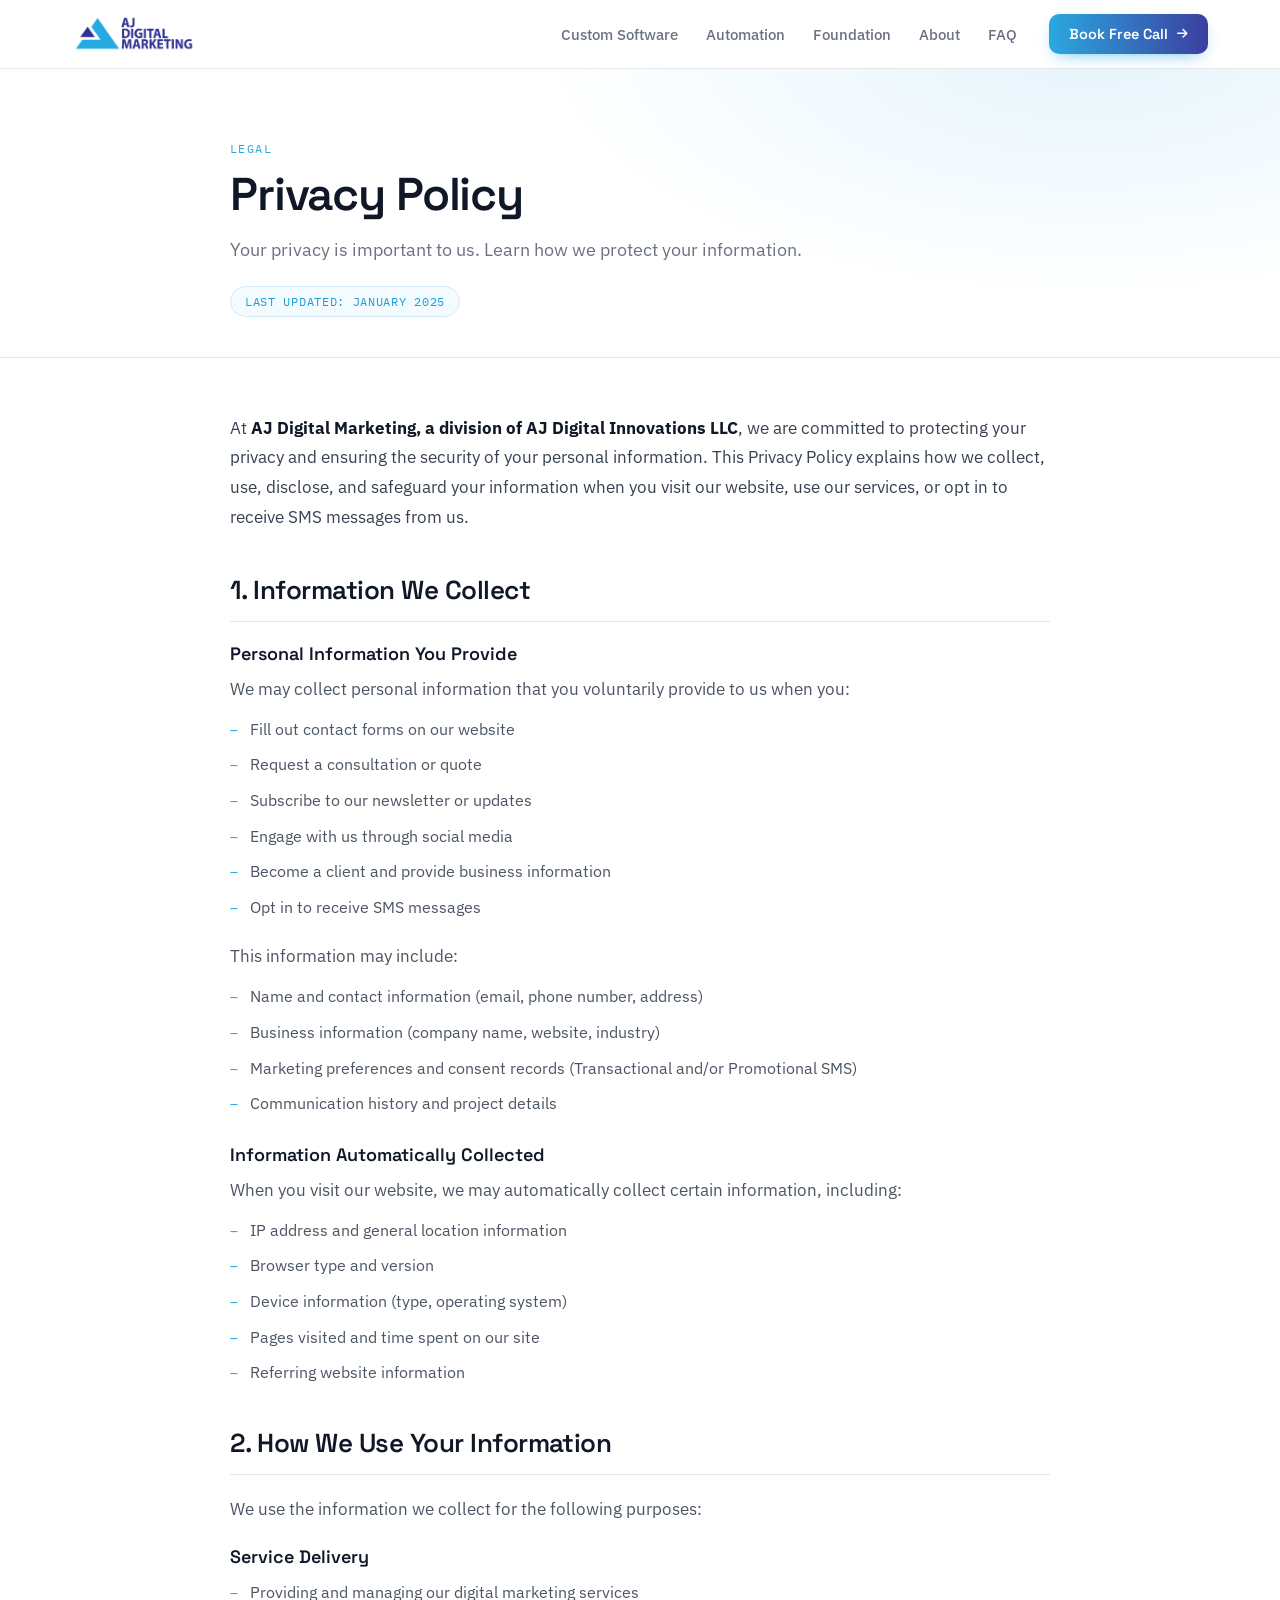
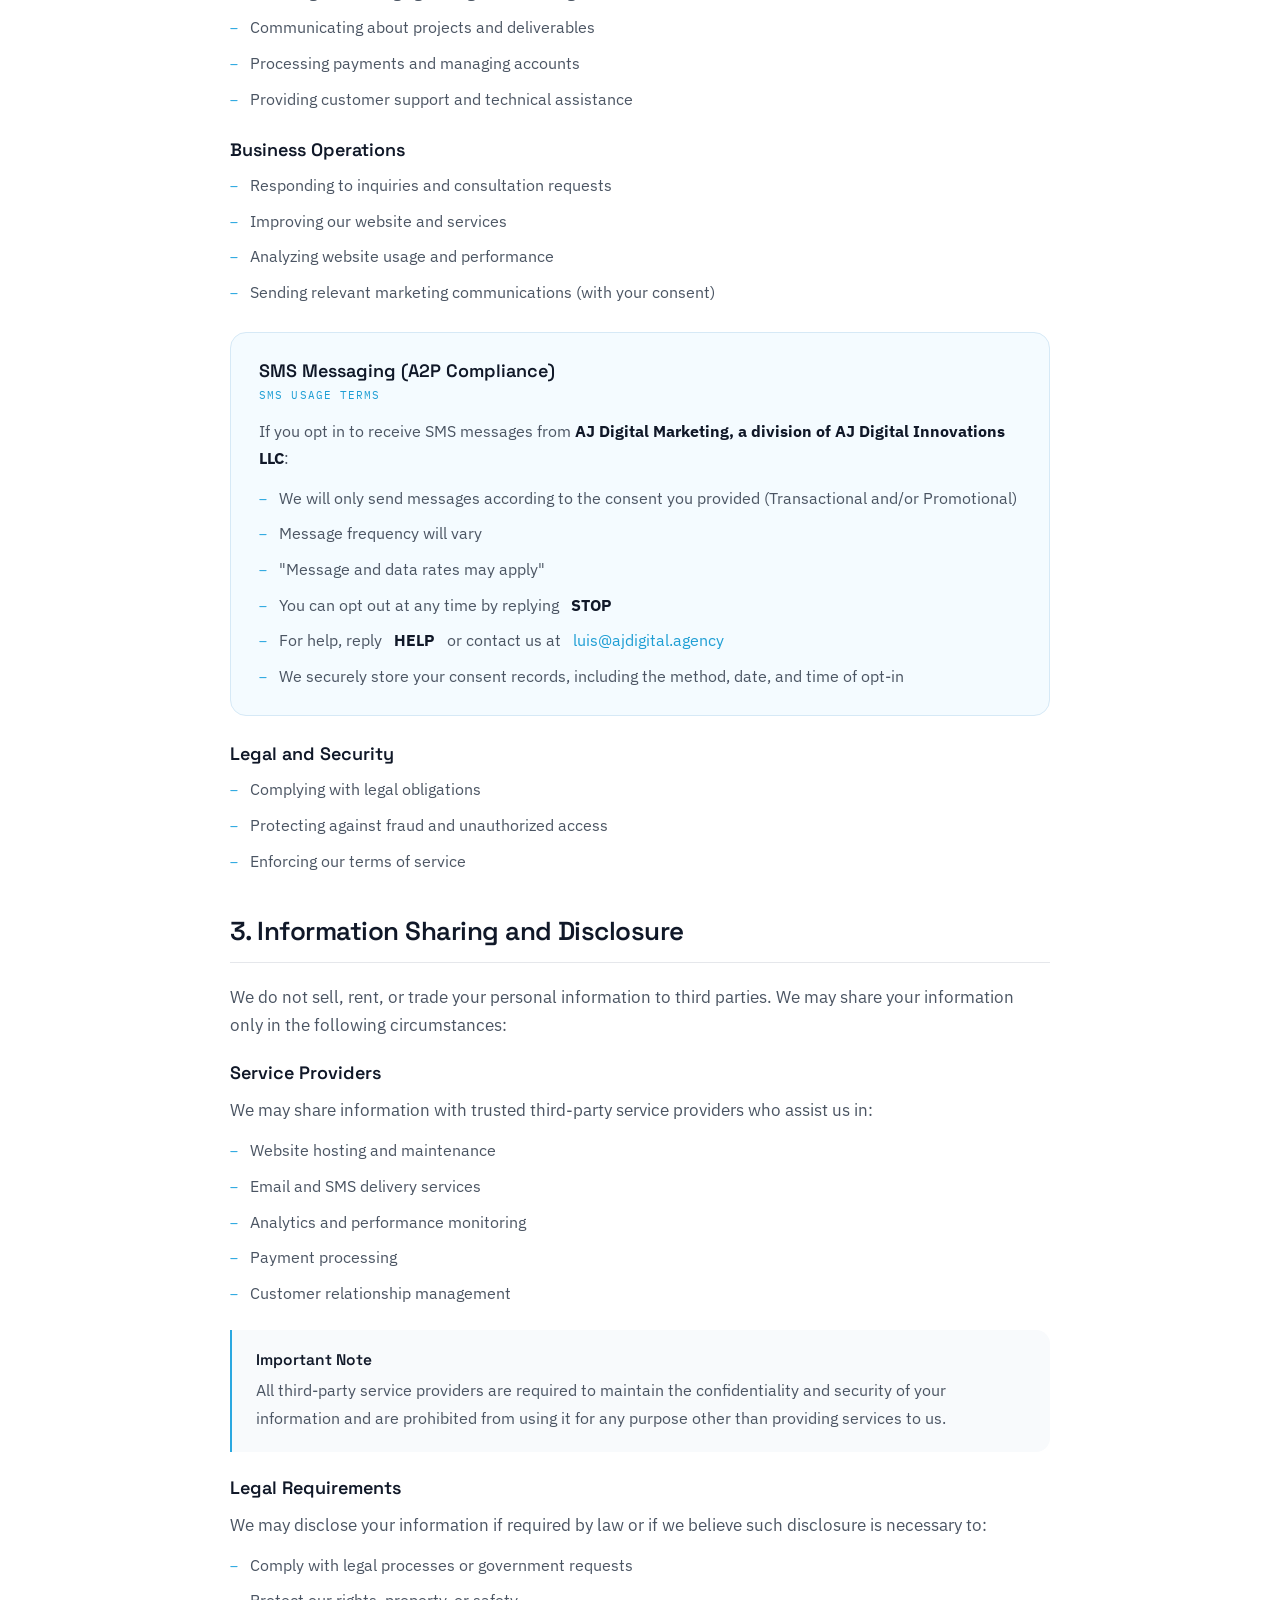
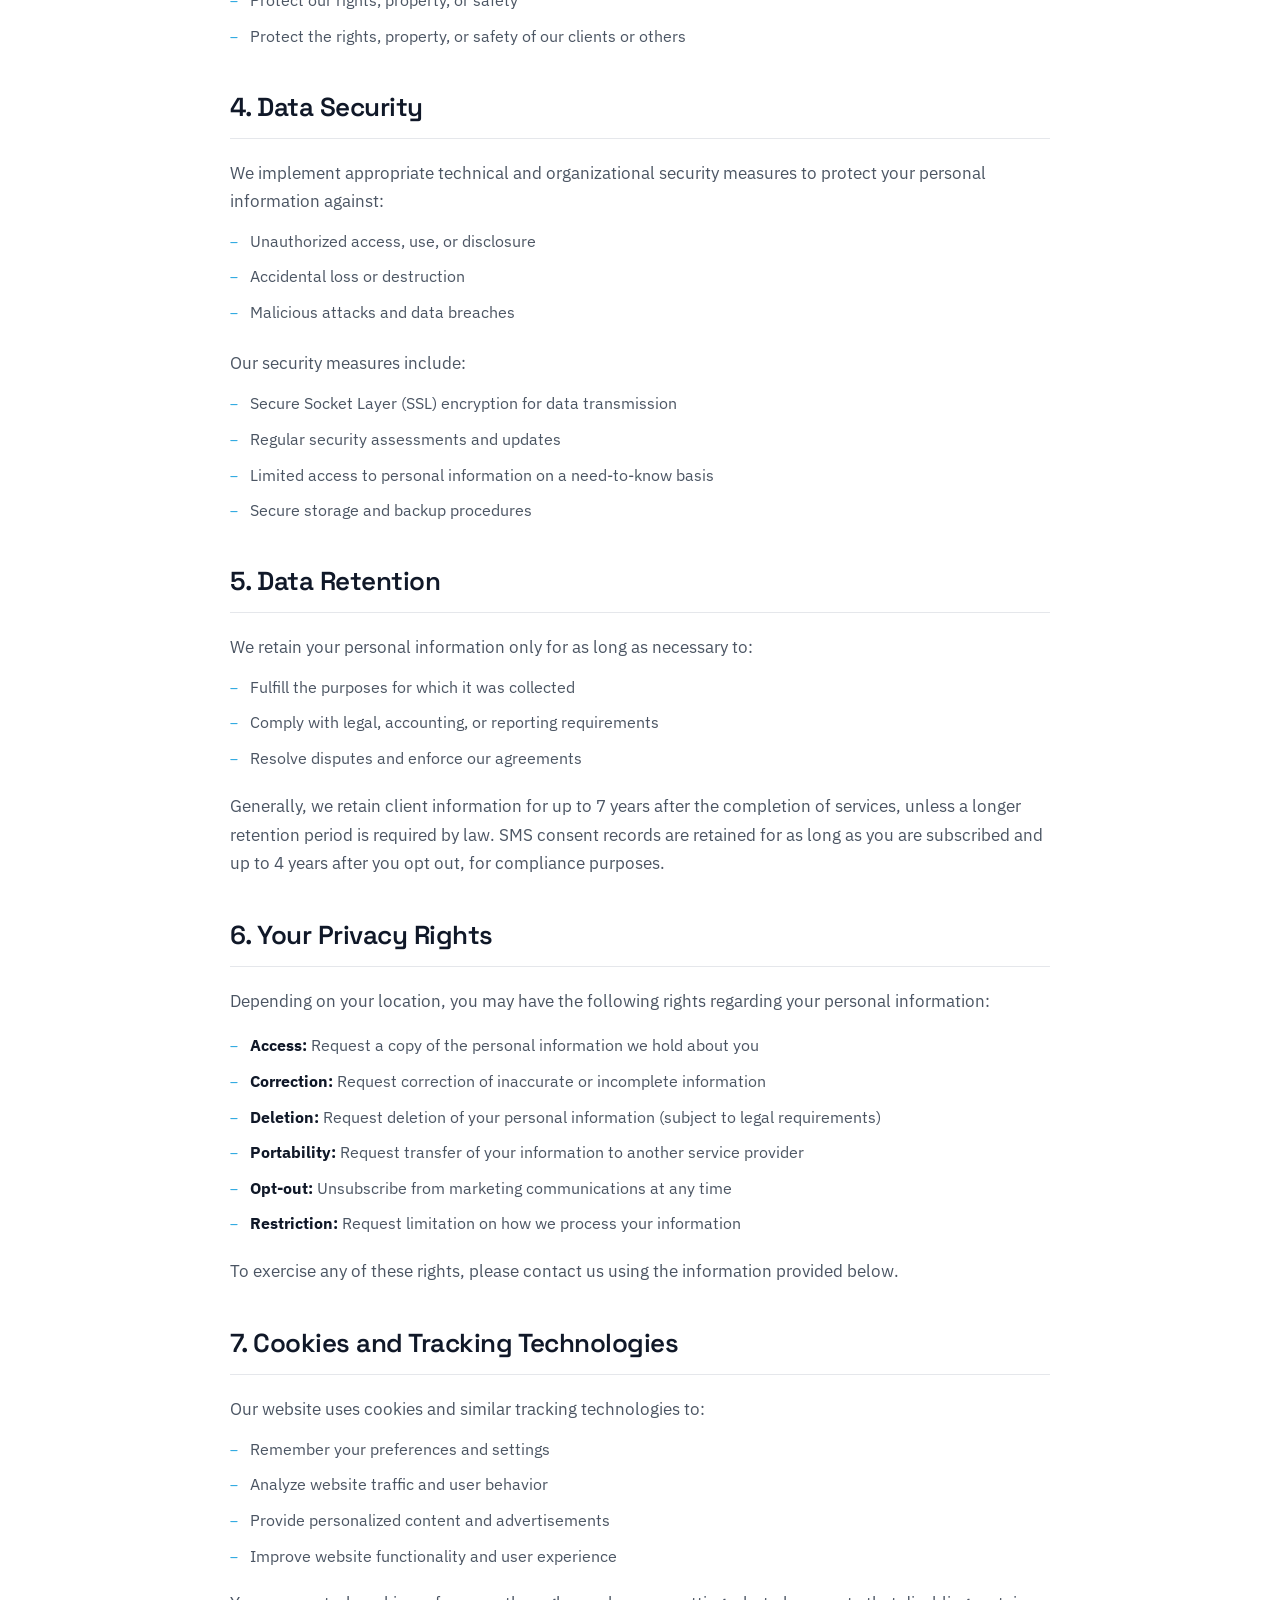
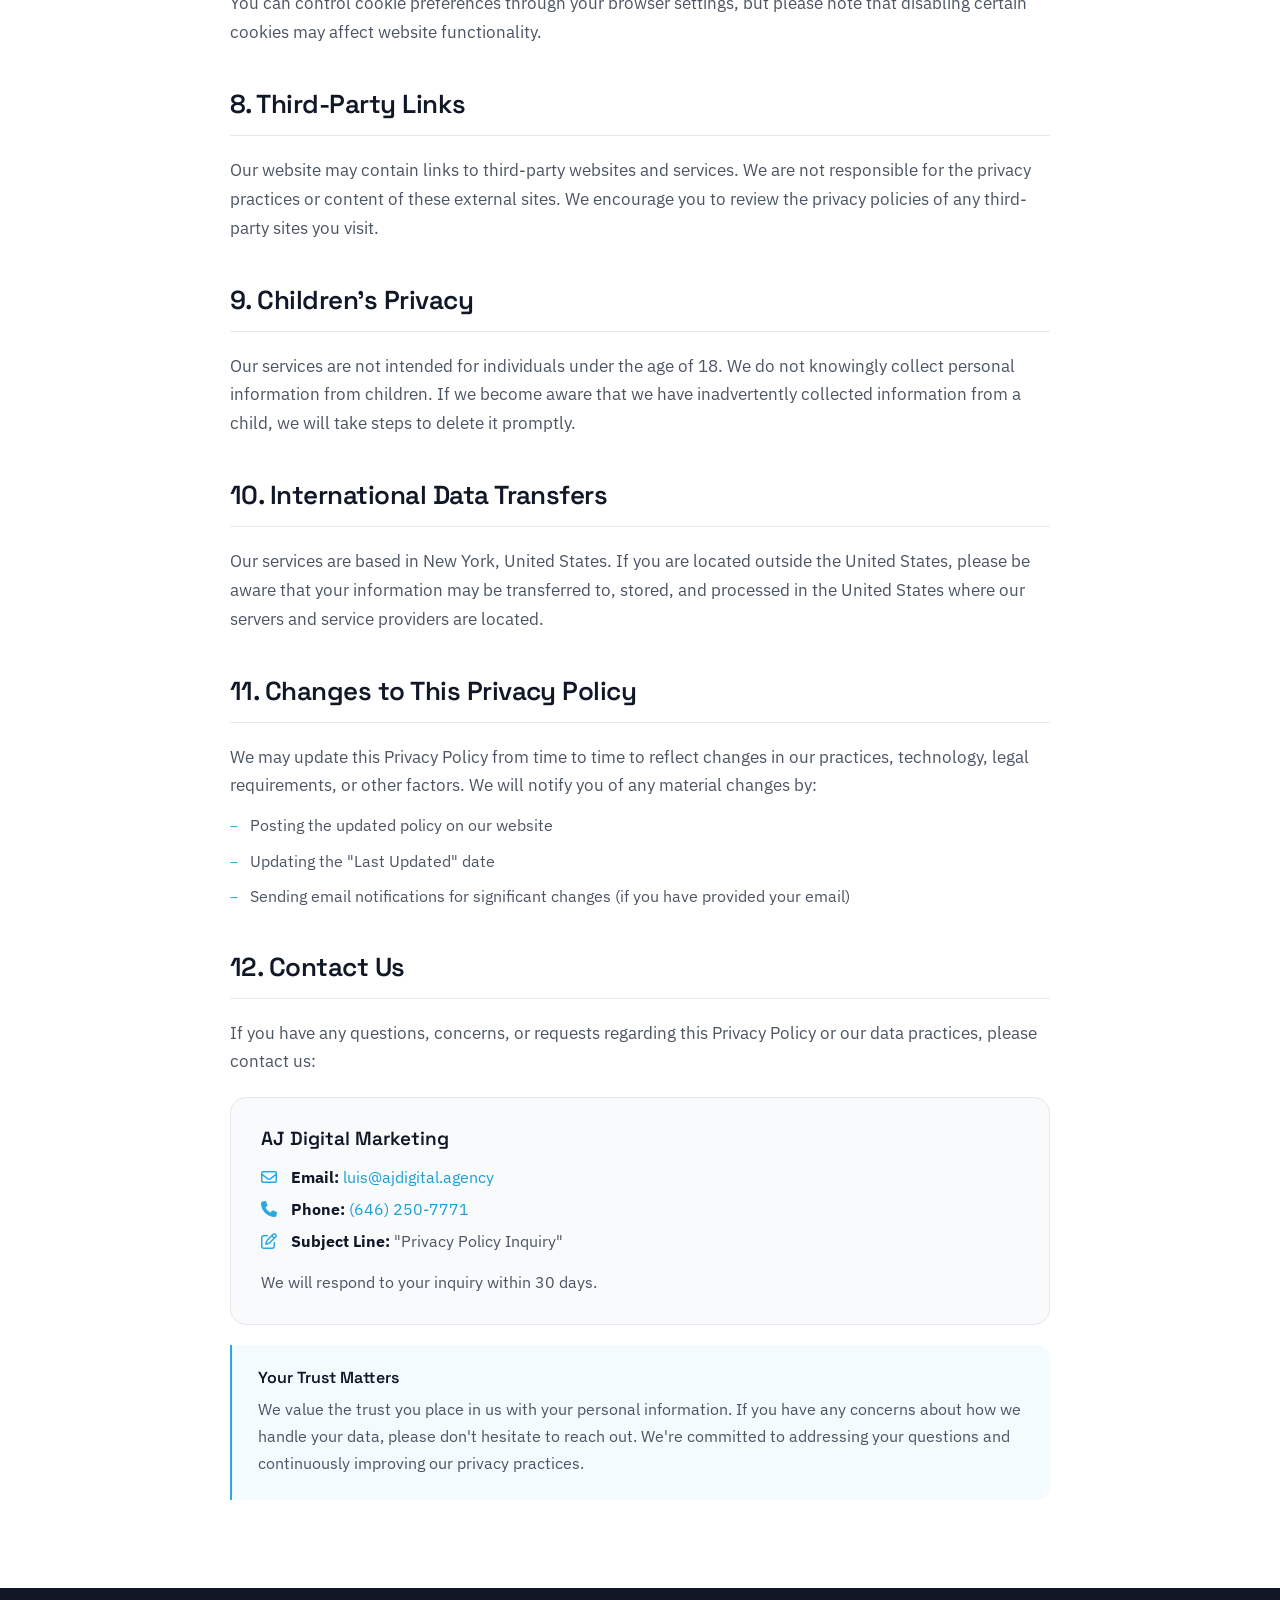
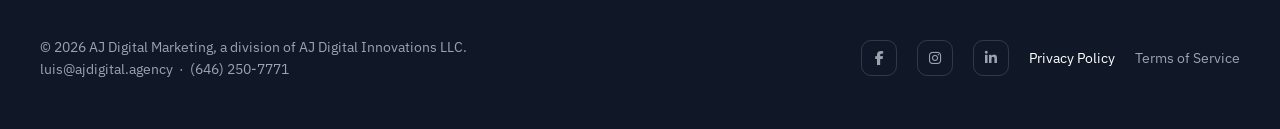
==== project/privacy-policy.html @ 1fca1028 "Merge redundant nav items: drop "Results", relabel it "Custom Software" The old "Custom Software" na" ====
<!DOCTYPE html>
<html lang="en">
<head>
<meta charset="utf-8">
<meta name="viewport" content="width=device-width, initial-scale=1">
<title>Privacy Policy — AJ Digital Marketing</title>
<link rel="preconnect" href="https://fonts.googleapis.com" />
<link rel="preconnect" href="https://fonts.gstatic.com" crossorigin="" />
<link href="https://fonts.googleapis.com/css2?family=Space+Grotesk:wght@400;500;600;700&family=IBM+Plex+Sans:wght@400;500;600&family=IBM+Plex+Mono:wght@400;500&display=swap" rel="stylesheet" />
<link href="https://cdnjs.cloudflare.com/ajax/libs/font-awesome/6.5.2/css/all.min.css" rel="stylesheet" />
<link rel="stylesheet" href="styles.css">
<style>
  body { margin: 0; background: #ffffff; }
  * { box-sizing: border-box; }
  html { scroll-behavior: smooth; }
  a { color: #1E9ED4; text-decoration: none; }
  a:hover { color: #3B3F9F; }
  ::selection { background: #2BA8E0; color: #fff; }
</style>
</head>
<body>
<div style="font-family: 'IBM Plex Sans', system-ui, sans-serif; color: #1f2937; background: #ffffff; overflow-x: clip;">

  <header style="position: sticky; top: 0; z-index: 50; background: rgba(255,255,255,0.88); backdrop-filter: blur(14px); border-bottom: 1px solid #e5e7eb;">
    <div style="max-width: 1200px; margin: 0 auto; padding: 14px 32px; display: flex; align-items: center; gap: 32px;">
      <a href="index.html" style="display: flex; align-items: center; gap: 10px; flex-shrink: 0;">
        <img src="images/aj-logo.png" alt="AJ Digital Marketing" style="height: 38px; width: auto; display: block;" />
      </a>
      <nav style="display: flex; align-items: center; gap: 28px; margin-left: auto; font-size: 14.5px; font-weight: 500; color: #6b7280;">
        <a href="index.html#results" class="nav-link" style="color: #6b7280;">Custom Software</a>
        <a href="index.html#automation" class="nav-link" style="color: #6b7280;">Automation</a>
        <a href="index.html#foundation" class="nav-link" style="color: #6b7280;">Foundation</a>
        <a href="index.html#about" class="nav-link" style="color: #6b7280;">About</a>
        <a href="index.html#faq" class="nav-link" style="color: #6b7280;">FAQ</a>
      </nav>
      <a href="index.html#book" class="btn-nav-cta" style="flex-shrink: 0; display: inline-flex; align-items: center; gap: 9px; padding: 11px 20px; border-radius: 10px; background: linear-gradient(90deg, #2BA8E0 0%, #3B3F9F 100%); color: #fff; font-family: 'Space Grotesk', sans-serif; font-weight: 600; font-size: 14.5px; box-shadow: 0 6px 18px -8px rgba(43,168,224,0.85); transition: transform .18s ease, box-shadow .18s ease;">
        Book Free Call<i class="fa-solid fa-arrow-right" style="font-size: 12px;"></i>
      </a>
    </div>
  </header>

  <section style="padding: 72px 32px 40px; background: radial-gradient(900px 420px at 85% -10%, rgba(43,168,224,0.12), transparent 62%), #ffffff; border-bottom: 1px solid #e5e7eb;">
    <div style="max-width: 820px; margin: 0 auto;">
      <div style="font-family: 'IBM Plex Mono', monospace; font-size: 11.5px; letter-spacing: 0.12em; text-transform: uppercase; color: #2BA8E0;">Legal</div>
      <h1 style="font-family: 'Space Grotesk', sans-serif; font-weight: 600; font-size: 46px; line-height: 1.08; letter-spacing: -0.025em; margin: 14px 0 0; color: #101828;">Privacy Policy</h1>
      <p style="margin: 16px 0 0; font-size: 17.5px; line-height: 1.6; color: #6b7280;">Your privacy is important to us. Learn how we protect your information.</p>
      <div style="margin-top: 22px; display: inline-block; font-family: 'IBM Plex Mono', monospace; font-size: 11.5px; letter-spacing: 0.06em; text-transform: uppercase; color: #1E9ED4; background: #f4fbff; border: 1px solid #d6e9f6; border-radius: 999px; padding: 7px 14px;">Last Updated: January 2025</div>
    </div>
  </section>

  <article style="padding: 56px 32px 88px; background: #ffffff;">
    <div style="max-width: 820px; margin: 0 auto; display: flex; flex-direction: column; gap: 40px;">

      <p style="margin: 0; font-size: 17px; line-height: 1.75; color: #374151;">At <strong style="color: #101828;">AJ Digital Marketing, a division of AJ Digital Innovations LLC</strong>, we are committed to protecting your privacy and ensuring the security of your personal information. This Privacy Policy explains how we collect, use, disclose, and safeguard your information when you visit our website, use our services, or opt in to receive SMS messages from us.</p>

      <section>
        <h2 style="font-family: 'Space Grotesk', sans-serif; font-weight: 600; font-size: 26px; letter-spacing: -0.02em; margin: 0 0 20px; color: #101828; padding-bottom: 14px; border-bottom: 1px solid #e5e7eb;">1. Information We Collect</h2>
        <h3 style="font-family: 'Space Grotesk', sans-serif; font-weight: 600; font-size: 18px; margin: 0 0 10px; color: #101828;">Personal Information You Provide</h3>
        <p style="margin: 0 0 14px; font-size: 16.5px; line-height: 1.7; color: #4b5563;">We may collect personal information that you voluntarily provide to us when you:</p>
        <div style="display: grid; gap: 10px; margin-bottom: 22px;">
          <div style="display: flex; gap: 12px; font-size: 16px; line-height: 1.6; color: #4b5563;"><i class="fa-solid fa-minus" style="color: #2BA8E0; font-size: 9px; margin-top: 9px;"></i>Fill out contact forms on our website</div>
          <div style="display: flex; gap: 12px; font-size: 16px; line-height: 1.6; color: #4b5563;"><i class="fa-solid fa-minus" style="color: #2BA8E0; font-size: 9px; margin-top: 9px;"></i>Request a consultation or quote</div>
          <div style="display: flex; gap: 12px; font-size: 16px; line-height: 1.6; color: #4b5563;"><i class="fa-solid fa-minus" style="color: #2BA8E0; font-size: 9px; margin-top: 9px;"></i>Subscribe to our newsletter or updates</div>
          <div style="display: flex; gap: 12px; font-size: 16px; line-height: 1.6; color: #4b5563;"><i class="fa-solid fa-minus" style="color: #2BA8E0; font-size: 9px; margin-top: 9px;"></i>Engage with us through social media</div>
          <div style="display: flex; gap: 12px; font-size: 16px; line-height: 1.6; color: #4b5563;"><i class="fa-solid fa-minus" style="color: #2BA8E0; font-size: 9px; margin-top: 9px;"></i>Become a client and provide business information</div>
          <div style="display: flex; gap: 12px; font-size: 16px; line-height: 1.6; color: #4b5563;"><i class="fa-solid fa-minus" style="color: #2BA8E0; font-size: 9px; margin-top: 9px;"></i>Opt in to receive SMS messages</div>
        </div>
        <p style="margin: 0 0 14px; font-size: 16.5px; line-height: 1.7; color: #4b5563;">This information may include:</p>
        <div style="display: grid; gap: 10px; margin-bottom: 26px;">
          <div style="display: flex; gap: 12px; font-size: 16px; line-height: 1.6; color: #4b5563;"><i class="fa-solid fa-minus" style="color: #2BA8E0; font-size: 9px; margin-top: 9px;"></i>Name and contact information (email, phone number, address)</div>
          <div style="display: flex; gap: 12px; font-size: 16px; line-height: 1.6; color: #4b5563;"><i class="fa-solid fa-minus" style="color: #2BA8E0; font-size: 9px; margin-top: 9px;"></i>Business information (company name, website, industry)</div>
          <div style="display: flex; gap: 12px; font-size: 16px; line-height: 1.6; color: #4b5563;"><i class="fa-solid fa-minus" style="color: #2BA8E0; font-size: 9px; margin-top: 9px;"></i>Marketing preferences and consent records (Transactional and/or Promotional SMS)</div>
          <div style="display: flex; gap: 12px; font-size: 16px; line-height: 1.6; color: #4b5563;"><i class="fa-solid fa-minus" style="color: #2BA8E0; font-size: 9px; margin-top: 9px;"></i>Communication history and project details</div>
        </div>
        <h3 style="font-family: 'Space Grotesk', sans-serif; font-weight: 600; font-size: 18px; margin: 0 0 10px; color: #101828;">Information Automatically Collected</h3>
        <p style="margin: 0 0 14px; font-size: 16.5px; line-height: 1.7; color: #4b5563;">When you visit our website, we may automatically collect certain information, including:</p>
        <div style="display: grid; gap: 10px;">
          <div style="display: flex; gap: 12px; font-size: 16px; line-height: 1.6; color: #4b5563;"><i class="fa-solid fa-minus" style="color: #2BA8E0; font-size: 9px; margin-top: 9px;"></i>IP address and general location information</div>
          <div style="display: flex; gap: 12px; font-size: 16px; line-height: 1.6; color: #4b5563;"><i class="fa-solid fa-minus" style="color: #2BA8E0; font-size: 9px; margin-top: 9px;"></i>Browser type and version</div>
          <div style="display: flex; gap: 12px; font-size: 16px; line-height: 1.6; color: #4b5563;"><i class="fa-solid fa-minus" style="color: #2BA8E0; font-size: 9px; margin-top: 9px;"></i>Device information (type, operating system)</div>
          <div style="display: flex; gap: 12px; font-size: 16px; line-height: 1.6; color: #4b5563;"><i class="fa-solid fa-minus" style="color: #2BA8E0; font-size: 9px; margin-top: 9px;"></i>Pages visited and time spent on our site</div>
          <div style="display: flex; gap: 12px; font-size: 16px; line-height: 1.6; color: #4b5563;"><i class="fa-solid fa-minus" style="color: #2BA8E0; font-size: 9px; margin-top: 9px;"></i>Referring website information</div>
        </div>
      </section>

      <section>
        <h2 style="font-family: 'Space Grotesk', sans-serif; font-weight: 600; font-size: 26px; letter-spacing: -0.02em; margin: 0 0 20px; color: #101828; padding-bottom: 14px; border-bottom: 1px solid #e5e7eb;">2. How We Use Your Information</h2>
        <p style="margin: 0 0 22px; font-size: 16.5px; line-height: 1.7; color: #4b5563;">We use the information we collect for the following purposes:</p>
        <h3 style="font-family: 'Space Grotesk', sans-serif; font-weight: 600; font-size: 18px; margin: 0 0 12px; color: #101828;">Service Delivery</h3>
        <div style="display: grid; gap: 10px; margin-bottom: 26px;">
          <div style="display: flex; gap: 12px; font-size: 16px; line-height: 1.6; color: #4b5563;"><i class="fa-solid fa-minus" style="color: #2BA8E0; font-size: 9px; margin-top: 9px;"></i>Providing and managing our digital marketing services</div>
          <div style="display: flex; gap: 12px; font-size: 16px; line-height: 1.6; color: #4b5563;"><i class="fa-solid fa-minus" style="color: #2BA8E0; font-size: 9px; margin-top: 9px;"></i>Communicating about projects and deliverables</div>
          <div style="display: flex; gap: 12px; font-size: 16px; line-height: 1.6; color: #4b5563;"><i class="fa-solid fa-minus" style="color: #2BA8E0; font-size: 9px; margin-top: 9px;"></i>Processing payments and managing accounts</div>
          <div style="display: flex; gap: 12px; font-size: 16px; line-height: 1.6; color: #4b5563;"><i class="fa-solid fa-minus" style="color: #2BA8E0; font-size: 9px; margin-top: 9px;"></i>Providing customer support and technical assistance</div>
        </div>
        <h3 style="font-family: 'Space Grotesk', sans-serif; font-weight: 600; font-size: 18px; margin: 0 0 12px; color: #101828;">Business Operations</h3>
        <div style="display: grid; gap: 10px; margin-bottom: 26px;">
          <div style="display: flex; gap: 12px; font-size: 16px; line-height: 1.6; color: #4b5563;"><i class="fa-solid fa-minus" style="color: #2BA8E0; font-size: 9px; margin-top: 9px;"></i>Responding to inquiries and consultation requests</div>
          <div style="display: flex; gap: 12px; font-size: 16px; line-height: 1.6; color: #4b5563;"><i class="fa-solid fa-minus" style="color: #2BA8E0; font-size: 9px; margin-top: 9px;"></i>Improving our website and services</div>
          <div style="display: flex; gap: 12px; font-size: 16px; line-height: 1.6; color: #4b5563;"><i class="fa-solid fa-minus" style="color: #2BA8E0; font-size: 9px; margin-top: 9px;"></i>Analyzing website usage and performance</div>
          <div style="display: flex; gap: 12px; font-size: 16px; line-height: 1.6; color: #4b5563;"><i class="fa-solid fa-minus" style="color: #2BA8E0; font-size: 9px; margin-top: 9px;"></i>Sending relevant marketing communications (with your consent)</div>
        </div>
        <div style="border: 1px solid #d6e9f6; background: #f4fbff; border-radius: 16px; padding: 26px 28px;">
          <h3 style="font-family: 'Space Grotesk', sans-serif; font-weight: 600; font-size: 18px; margin: 0 0 6px; color: #101828;">SMS Messaging (A2P Compliance)</h3>
          <div style="font-family: 'IBM Plex Mono', monospace; font-size: 11px; letter-spacing: 0.1em; text-transform: uppercase; color: #1E9ED4; margin-bottom: 16px;">SMS Usage Terms</div>
          <p style="margin: 0 0 14px; font-size: 16px; line-height: 1.7; color: #4b5563;">If you opt in to receive SMS messages from <strong style="color: #101828;">AJ Digital Marketing, a division of AJ Digital Innovations LLC</strong>:</p>
          <div style="display: grid; gap: 10px;">
            <div style="display: flex; gap: 12px; font-size: 16px; line-height: 1.6; color: #4b5563;"><i class="fa-solid fa-minus" style="color: #2BA8E0; font-size: 9px; margin-top: 9px;"></i>We will only send messages according to the consent you provided (Transactional and/or Promotional)</div>
            <div style="display: flex; gap: 12px; font-size: 16px; line-height: 1.6; color: #4b5563;"><i class="fa-solid fa-minus" style="color: #2BA8E0; font-size: 9px; margin-top: 9px;"></i>Message frequency will vary</div>
            <div style="display: flex; gap: 12px; font-size: 16px; line-height: 1.6; color: #4b5563;"><i class="fa-solid fa-minus" style="color: #2BA8E0; font-size: 9px; margin-top: 9px;"></i>"Message and data rates may apply"</div>
            <div style="display: flex; gap: 12px; font-size: 16px; line-height: 1.6; color: #4b5563;"><i class="fa-solid fa-minus" style="color: #2BA8E0; font-size: 9px; margin-top: 9px;"></i>You can opt out at any time by replying <strong style="color: #101828;">STOP</strong></div>
            <div style="display: flex; gap: 12px; font-size: 16px; line-height: 1.6; color: #4b5563;"><i class="fa-solid fa-minus" style="color: #2BA8E0; font-size: 9px; margin-top: 9px;"></i>For help, reply <strong style="color: #101828;">HELP</strong> or contact us at <a href="mailto:luis@ajdigital.agency">luis@ajdigital.agency</a></div>
            <div style="display: flex; gap: 12px; font-size: 16px; line-height: 1.6; color: #4b5563;"><i class="fa-solid fa-minus" style="color: #2BA8E0; font-size: 9px; margin-top: 9px;"></i>We securely store your consent records, including the method, date, and time of opt-in</div>
          </div>
        </div>
        <h3 style="font-family: 'Space Grotesk', sans-serif; font-weight: 600; font-size: 18px; margin: 26px 0 12px; color: #101828;">Legal and Security</h3>
        <div style="display: grid; gap: 10px;">
          <div style="display: flex; gap: 12px; font-size: 16px; line-height: 1.6; color: #4b5563;"><i class="fa-solid fa-minus" style="color: #2BA8E0; font-size: 9px; margin-top: 9px;"></i>Complying with legal obligations</div>
          <div style="display: flex; gap: 12px; font-size: 16px; line-height: 1.6; color: #4b5563;"><i class="fa-solid fa-minus" style="color: #2BA8E0; font-size: 9px; margin-top: 9px;"></i>Protecting against fraud and unauthorized access</div>
          <div style="display: flex; gap: 12px; font-size: 16px; line-height: 1.6; color: #4b5563;"><i class="fa-solid fa-minus" style="color: #2BA8E0; font-size: 9px; margin-top: 9px;"></i>Enforcing our terms of service</div>
        </div>
      </section>

      <section>
        <h2 style="font-family: 'Space Grotesk', sans-serif; font-weight: 600; font-size: 26px; letter-spacing: -0.02em; margin: 0 0 20px; color: #101828; padding-bottom: 14px; border-bottom: 1px solid #e5e7eb;">3. Information Sharing and Disclosure</h2>
        <p style="margin: 0 0 22px; font-size: 16.5px; line-height: 1.7; color: #4b5563;">We do not sell, rent, or trade your personal information to third parties. We may share your information only in the following circumstances:</p>
        <h3 style="font-family: 'Space Grotesk', sans-serif; font-weight: 600; font-size: 18px; margin: 0 0 12px; color: #101828;">Service Providers</h3>
        <p style="margin: 0 0 14px; font-size: 16.5px; line-height: 1.7; color: #4b5563;">We may share information with trusted third-party service providers who assist us in:</p>
        <div style="display: grid; gap: 10px; margin-bottom: 24px;">
          <div style="display: flex; gap: 12px; font-size: 16px; line-height: 1.6; color: #4b5563;"><i class="fa-solid fa-minus" style="color: #2BA8E0; font-size: 9px; margin-top: 9px;"></i>Website hosting and maintenance</div>
          <div style="display: flex; gap: 12px; font-size: 16px; line-height: 1.6; color: #4b5563;"><i class="fa-solid fa-minus" style="color: #2BA8E0; font-size: 9px; margin-top: 9px;"></i>Email and SMS delivery services</div>
          <div style="display: flex; gap: 12px; font-size: 16px; line-height: 1.6; color: #4b5563;"><i class="fa-solid fa-minus" style="color: #2BA8E0; font-size: 9px; margin-top: 9px;"></i>Analytics and performance monitoring</div>
          <div style="display: flex; gap: 12px; font-size: 16px; line-height: 1.6; color: #4b5563;"><i class="fa-solid fa-minus" style="color: #2BA8E0; font-size: 9px; margin-top: 9px;"></i>Payment processing</div>
          <div style="display: flex; gap: 12px; font-size: 16px; line-height: 1.6; color: #4b5563;"><i class="fa-solid fa-minus" style="color: #2BA8E0; font-size: 9px; margin-top: 9px;"></i>Customer relationship management</div>
        </div>
        <div style="border-left: 2px solid #2BA8E0; background: #f8fafc; border-radius: 0 14px 14px 0; padding: 20px 24px; margin-bottom: 24px;">
          <div style="font-family: 'Space Grotesk', sans-serif; font-weight: 600; font-size: 15.5px; color: #101828; margin-bottom: 7px;">Important Note</div>
          <p style="margin: 0; font-size: 16px; line-height: 1.7; color: #4b5563;">All third-party service providers are required to maintain the confidentiality and security of your information and are prohibited from using it for any purpose other than providing services to us.</p>
        </div>
        <h3 style="font-family: 'Space Grotesk', sans-serif; font-weight: 600; font-size: 18px; margin: 0 0 12px; color: #101828;">Legal Requirements</h3>
        <p style="margin: 0 0 14px; font-size: 16.5px; line-height: 1.7; color: #4b5563;">We may disclose your information if required by law or if we believe such disclosure is necessary to:</p>
        <div style="display: grid; gap: 10px;">
          <div style="display: flex; gap: 12px; font-size: 16px; line-height: 1.6; color: #4b5563;"><i class="fa-solid fa-minus" style="color: #2BA8E0; font-size: 9px; margin-top: 9px;"></i>Comply with legal processes or government requests</div>
          <div style="display: flex; gap: 12px; font-size: 16px; line-height: 1.6; color: #4b5563;"><i class="fa-solid fa-minus" style="color: #2BA8E0; font-size: 9px; margin-top: 9px;"></i>Protect our rights, property, or safety</div>
          <div style="display: flex; gap: 12px; font-size: 16px; line-height: 1.6; color: #4b5563;"><i class="fa-solid fa-minus" style="color: #2BA8E0; font-size: 9px; margin-top: 9px;"></i>Protect the rights, property, or safety of our clients or others</div>
        </div>
      </section>

      <section>
        <h2 style="font-family: 'Space Grotesk', sans-serif; font-weight: 600; font-size: 26px; letter-spacing: -0.02em; margin: 0 0 20px; color: #101828; padding-bottom: 14px; border-bottom: 1px solid #e5e7eb;">4. Data Security</h2>
        <p style="margin: 0 0 14px; font-size: 16.5px; line-height: 1.7; color: #4b5563;">We implement appropriate technical and organizational security measures to protect your personal information against:</p>
        <div style="display: grid; gap: 10px; margin-bottom: 24px;">
          <div style="display: flex; gap: 12px; font-size: 16px; line-height: 1.6; color: #4b5563;"><i class="fa-solid fa-minus" style="color: #2BA8E0; font-size: 9px; margin-top: 9px;"></i>Unauthorized access, use, or disclosure</div>
          <div style="display: flex; gap: 12px; font-size: 16px; line-height: 1.6; color: #4b5563;"><i class="fa-solid fa-minus" style="color: #2BA8E0; font-size: 9px; margin-top: 9px;"></i>Accidental loss or destruction</div>
          <div style="display: flex; gap: 12px; font-size: 16px; line-height: 1.6; color: #4b5563;"><i class="fa-solid fa-minus" style="color: #2BA8E0; font-size: 9px; margin-top: 9px;"></i>Malicious attacks and data breaches</div>
        </div>
        <p style="margin: 0 0 14px; font-size: 16.5px; line-height: 1.7; color: #4b5563;">Our security measures include:</p>
        <div style="display: grid; gap: 10px;">
          <div style="display: flex; gap: 12px; font-size: 16px; line-height: 1.6; color: #4b5563;"><i class="fa-solid fa-minus" style="color: #2BA8E0; font-size: 9px; margin-top: 9px;"></i>Secure Socket Layer (SSL) encryption for data transmission</div>
          <div style="display: flex; gap: 12px; font-size: 16px; line-height: 1.6; color: #4b5563;"><i class="fa-solid fa-minus" style="color: #2BA8E0; font-size: 9px; margin-top: 9px;"></i>Regular security assessments and updates</div>
          <div style="display: flex; gap: 12px; font-size: 16px; line-height: 1.6; color: #4b5563;"><i class="fa-solid fa-minus" style="color: #2BA8E0; font-size: 9px; margin-top: 9px;"></i>Limited access to personal information on a need-to-know basis</div>
          <div style="display: flex; gap: 12px; font-size: 16px; line-height: 1.6; color: #4b5563;"><i class="fa-solid fa-minus" style="color: #2BA8E0; font-size: 9px; margin-top: 9px;"></i>Secure storage and backup procedures</div>
        </div>
      </section>

      <section>
        <h2 style="font-family: 'Space Grotesk', sans-serif; font-weight: 600; font-size: 26px; letter-spacing: -0.02em; margin: 0 0 20px; color: #101828; padding-bottom: 14px; border-bottom: 1px solid #e5e7eb;">5. Data Retention</h2>
        <p style="margin: 0 0 14px; font-size: 16.5px; line-height: 1.7; color: #4b5563;">We retain your personal information only for as long as necessary to:</p>
        <div style="display: grid; gap: 10px; margin-bottom: 20px;">
          <div style="display: flex; gap: 12px; font-size: 16px; line-height: 1.6; color: #4b5563;"><i class="fa-solid fa-minus" style="color: #2BA8E0; font-size: 9px; margin-top: 9px;"></i>Fulfill the purposes for which it was collected</div>
          <div style="display: flex; gap: 12px; font-size: 16px; line-height: 1.6; color: #4b5563;"><i class="fa-solid fa-minus" style="color: #2BA8E0; font-size: 9px; margin-top: 9px;"></i>Comply with legal, accounting, or reporting requirements</div>
          <div style="display: flex; gap: 12px; font-size: 16px; line-height: 1.6; color: #4b5563;"><i class="fa-solid fa-minus" style="color: #2BA8E0; font-size: 9px; margin-top: 9px;"></i>Resolve disputes and enforce our agreements</div>
        </div>
        <p style="margin: 0; font-size: 16.5px; line-height: 1.75; color: #4b5563;">Generally, we retain client information for up to 7 years after the completion of services, unless a longer retention period is required by law. SMS consent records are retained for as long as you are subscribed and up to 4 years after you opt out, for compliance purposes.</p>
      </section>

      <section>
        <h2 style="font-family: 'Space Grotesk', sans-serif; font-weight: 600; font-size: 26px; letter-spacing: -0.02em; margin: 0 0 20px; color: #101828; padding-bottom: 14px; border-bottom: 1px solid #e5e7eb;">6. Your Privacy Rights</h2>
        <p style="margin: 0 0 18px; font-size: 16.5px; line-height: 1.7; color: #4b5563;">Depending on your location, you may have the following rights regarding your personal information:</p>
        <div style="display: grid; gap: 10px; margin-bottom: 20px;">
          <div style="display: flex; gap: 12px; font-size: 16px; line-height: 1.6; color: #4b5563;"><i class="fa-solid fa-minus" style="color: #2BA8E0; font-size: 9px; margin-top: 9px;"></i><span><strong style="color: #101828;">Access:</strong> Request a copy of the personal information we hold about you</span></div>
          <div style="display: flex; gap: 12px; font-size: 16px; line-height: 1.6; color: #4b5563;"><i class="fa-solid fa-minus" style="color: #2BA8E0; font-size: 9px; margin-top: 9px;"></i><span><strong style="color: #101828;">Correction:</strong> Request correction of inaccurate or incomplete information</span></div>
          <div style="display: flex; gap: 12px; font-size: 16px; line-height: 1.6; color: #4b5563;"><i class="fa-solid fa-minus" style="color: #2BA8E0; font-size: 9px; margin-top: 9px;"></i><span><strong style="color: #101828;">Deletion:</strong> Request deletion of your personal information (subject to legal requirements)</span></div>
          <div style="display: flex; gap: 12px; font-size: 16px; line-height: 1.6; color: #4b5563;"><i class="fa-solid fa-minus" style="color: #2BA8E0; font-size: 9px; margin-top: 9px;"></i><span><strong style="color: #101828;">Portability:</strong> Request transfer of your information to another service provider</span></div>
          <div style="display: flex; gap: 12px; font-size: 16px; line-height: 1.6; color: #4b5563;"><i class="fa-solid fa-minus" style="color: #2BA8E0; font-size: 9px; margin-top: 9px;"></i><span><strong style="color: #101828;">Opt-out:</strong> Unsubscribe from marketing communications at any time</span></div>
          <div style="display: flex; gap: 12px; font-size: 16px; line-height: 1.6; color: #4b5563;"><i class="fa-solid fa-minus" style="color: #2BA8E0; font-size: 9px; margin-top: 9px;"></i><span><strong style="color: #101828;">Restriction:</strong> Request limitation on how we process your information</span></div>
        </div>
        <p style="margin: 0; font-size: 16.5px; line-height: 1.75; color: #4b5563;">To exercise any of these rights, please contact us using the information provided below.</p>
      </section>

      <section>
        <h2 style="font-family: 'Space Grotesk', sans-serif; font-weight: 600; font-size: 26px; letter-spacing: -0.02em; margin: 0 0 20px; color: #101828; padding-bottom: 14px; border-bottom: 1px solid #e5e7eb;">7. Cookies and Tracking Technologies</h2>
        <p style="margin: 0 0 14px; font-size: 16.5px; line-height: 1.7; color: #4b5563;">Our website uses cookies and similar tracking technologies to:</p>
        <div style="display: grid; gap: 10px; margin-bottom: 20px;">
          <div style="display: flex; gap: 12px; font-size: 16px; line-height: 1.6; color: #4b5563;"><i class="fa-solid fa-minus" style="color: #2BA8E0; font-size: 9px; margin-top: 9px;"></i>Remember your preferences and settings</div>
          <div style="display: flex; gap: 12px; font-size: 16px; line-height: 1.6; color: #4b5563;"><i class="fa-solid fa-minus" style="color: #2BA8E0; font-size: 9px; margin-top: 9px;"></i>Analyze website traffic and user behavior</div>
          <div style="display: flex; gap: 12px; font-size: 16px; line-height: 1.6; color: #4b5563;"><i class="fa-solid fa-minus" style="color: #2BA8E0; font-size: 9px; margin-top: 9px;"></i>Provide personalized content and advertisements</div>
          <div style="display: flex; gap: 12px; font-size: 16px; line-height: 1.6; color: #4b5563;"><i class="fa-solid fa-minus" style="color: #2BA8E0; font-size: 9px; margin-top: 9px;"></i>Improve website functionality and user experience</div>
        </div>
        <p style="margin: 0; font-size: 16.5px; line-height: 1.75; color: #4b5563;">You can control cookie preferences through your browser settings, but please note that disabling certain cookies may affect website functionality.</p>
      </section>

      <section>
        <h2 style="font-family: 'Space Grotesk', sans-serif; font-weight: 600; font-size: 26px; letter-spacing: -0.02em; margin: 0 0 20px; color: #101828; padding-bottom: 14px; border-bottom: 1px solid #e5e7eb;">8. Third-Party Links</h2>
        <p style="margin: 0; font-size: 16.5px; line-height: 1.75; color: #4b5563;">Our website may contain links to third-party websites and services. We are not responsible for the privacy practices or content of these external sites. We encourage you to review the privacy policies of any third-party sites you visit.</p>
      </section>

      <section>
        <h2 style="font-family: 'Space Grotesk', sans-serif; font-weight: 600; font-size: 26px; letter-spacing: -0.02em; margin: 0 0 20px; color: #101828; padding-bottom: 14px; border-bottom: 1px solid #e5e7eb;">9. Children's Privacy</h2>
        <p style="margin: 0; font-size: 16.5px; line-height: 1.75; color: #4b5563;">Our services are not intended for individuals under the age of 18. We do not knowingly collect personal information from children. If we become aware that we have inadvertently collected information from a child, we will take steps to delete it promptly.</p>
      </section>

      <section>
        <h2 style="font-family: 'Space Grotesk', sans-serif; font-weight: 600; font-size: 26px; letter-spacing: -0.02em; margin: 0 0 20px; color: #101828; padding-bottom: 14px; border-bottom: 1px solid #e5e7eb;">10. International Data Transfers</h2>
        <p style="margin: 0; font-size: 16.5px; line-height: 1.75; color: #4b5563;">Our services are based in New York, United States. If you are located outside the United States, please be aware that your information may be transferred to, stored, and processed in the United States where our servers and service providers are located.</p>
      </section>

      <section>
        <h2 style="font-family: 'Space Grotesk', sans-serif; font-weight: 600; font-size: 26px; letter-spacing: -0.02em; margin: 0 0 20px; color: #101828; padding-bottom: 14px; border-bottom: 1px solid #e5e7eb;">11. Changes to This Privacy Policy</h2>
        <p style="margin: 0 0 14px; font-size: 16.5px; line-height: 1.7; color: #4b5563;">We may update this Privacy Policy from time to time to reflect changes in our practices, technology, legal requirements, or other factors. We will notify you of any material changes by:</p>
        <div style="display: grid; gap: 10px;">
          <div style="display: flex; gap: 12px; font-size: 16px; line-height: 1.6; color: #4b5563;"><i class="fa-solid fa-minus" style="color: #2BA8E0; font-size: 9px; margin-top: 9px;"></i>Posting the updated policy on our website</div>
          <div style="display: flex; gap: 12px; font-size: 16px; line-height: 1.6; color: #4b5563;"><i class="fa-solid fa-minus" style="color: #2BA8E0; font-size: 9px; margin-top: 9px;"></i>Updating the "Last Updated" date</div>
          <div style="display: flex; gap: 12px; font-size: 16px; line-height: 1.6; color: #4b5563;"><i class="fa-solid fa-minus" style="color: #2BA8E0; font-size: 9px; margin-top: 9px;"></i>Sending email notifications for significant changes (if you have provided your email)</div>
        </div>
      </section>

      <section>
        <h2 style="font-family: 'Space Grotesk', sans-serif; font-weight: 600; font-size: 26px; letter-spacing: -0.02em; margin: 0 0 20px; color: #101828; padding-bottom: 14px; border-bottom: 1px solid #e5e7eb;">12. Contact Us</h2>
        <p style="margin: 0 0 22px; font-size: 16.5px; line-height: 1.7; color: #4b5563;">If you have any questions, concerns, or requests regarding this Privacy Policy or our data practices, please contact us:</p>
        <div style="border: 1px solid #e5e7eb; border-radius: 16px; padding: 28px 30px; background: #f8fafc;">
          <h3 style="font-family: 'Space Grotesk', sans-serif; font-weight: 600; font-size: 19px; margin: 0 0 16px; color: #101828;">AJ Digital Marketing</h3>
          <div style="display: grid; gap: 12px; font-size: 16px; color: #4b5563;">
            <div style="display: flex; align-items: center; gap: 12px;"><i class="fa-regular fa-envelope" style="color: #2BA8E0; width: 18px;"></i><span><strong style="color: #101828;">Email:</strong> <a href="mailto:luis@ajdigital.agency">luis@ajdigital.agency</a></span></div>
            <div style="display: flex; align-items: center; gap: 12px;"><i class="fa-solid fa-phone" style="color: #2BA8E0; width: 18px;"></i><span><strong style="color: #101828;">Phone:</strong> <a href="tel:+16462507771">(646) 250-7771</a></span></div>
            <div style="display: flex; align-items: center; gap: 12px;"><i class="fa-regular fa-pen-to-square" style="color: #2BA8E0; width: 18px;"></i><span><strong style="color: #101828;">Subject Line:</strong> "Privacy Policy Inquiry"</span></div>
          </div>
          <p style="margin: 18px 0 0; font-size: 16px; line-height: 1.7; color: #4b5563;">We will respond to your inquiry within 30 days.</p>
        </div>
        <div style="margin-top: 20px; border-left: 2px solid #2BA8E0; background: #f4fbff; border-radius: 0 14px 14px 0; padding: 22px 26px;">
          <div style="font-family: 'Space Grotesk', sans-serif; font-weight: 600; font-size: 16px; color: #101828; margin-bottom: 8px;">Your Trust Matters</div>
          <p style="margin: 0; font-size: 16px; line-height: 1.7; color: #4b5563;">We value the trust you place in us with your personal information. If you have any concerns about how we handle your data, please don't hesitate to reach out. We're committed to addressing your questions and continuously improving our privacy practices.</p>
        </div>
      </section>
    </div>
  </article>

  <footer style="padding: 48px 32px; background: #101828; color: #9ca3af;">
    <div style="max-width: 1200px; margin: 0 auto; display: flex; align-items: center; justify-content: space-between; gap: 32px; flex-wrap: wrap;">
      <div style="font-size: 13.5px; line-height: 1.7;">
        © 2026 AJ Digital Marketing, a division of AJ Digital Innovations LLC.<br />
        <a href="mailto:luis@ajdigital.agency" class="footer-link" style="color: #9ca3af;">luis@ajdigital.agency</a> &nbsp;·&nbsp; <a href="tel:+16462507771" class="footer-link" style="color: #9ca3af;">(646) 250-7771</a>
      </div>
      <div style="display: flex; align-items: center; gap: 20px;">
        <a href="https://www.facebook.com/ajdigitalm" aria-label="Facebook" class="social-icon" style="width: 36px; height: 36px; border-radius: 10px; border: 1px solid rgba(255,255,255,0.14); display: grid; place-items: center; color: #9ca3af; font-size: 14px;"><i class="fa-brands fa-facebook-f"></i></a>
        <a href="https://www.instagram.com/ajdigitalm/" aria-label="Instagram" class="social-icon" style="width: 36px; height: 36px; border-radius: 10px; border: 1px solid rgba(255,255,255,0.14); display: grid; place-items: center; color: #9ca3af; font-size: 14px;"><i class="fa-brands fa-instagram"></i></a>
        <a href="https://www.linkedin.com/in/luisfjavier/" aria-label="LinkedIn" class="social-icon" style="width: 36px; height: 36px; border-radius: 10px; border: 1px solid rgba(255,255,255,0.14); display: grid; place-items: center; color: #9ca3af; font-size: 14px;"><i class="fa-brands fa-linkedin-in"></i></a>
        <a href="privacy-policy.html" class="footer-link" style="color: #fff; font-size: 13.5px;">Privacy Policy</a>
        <a href="terms-of-service.html" class="footer-link" style="color: #9ca3af; font-size: 13.5px;">Terms of Service</a>
      </div>
    </div>
  </footer>
</div>
</body>
</html>
---- project/styles.css ----
/* AJ Digital Marketing — shared interactive styles (hover/focus states) */

a.nav-link:hover { color: #1f2937; }

a.btn-nav-cta:hover {
  color: #fff;
  transform: translateY(-1px);
  box-shadow: 0 12px 26px -10px rgba(59,63,159,0.8);
}

a.btn-hero-primary:hover,
button.btn-hero-primary:hover {
  color: #fff;
  transform: translateY(-2px);
  box-shadow: 0 20px 38px -16px rgba(59,63,159,0.85);
}

a.btn-hero-secondary:hover {
  color: #1f2937;
  border-color: #2BA8E0;
  background: #f8fafc;
}

a.btn-outline-accent:hover {
  background: #2BA8E0;
  color: #fff;
}

a.foundation-card:hover {
  border-color: #2BA8E0;
  transform: translateY(-3px);
}

a.contact-link:hover { color: #1E9ED4; }

.form-input:focus {
  border-color: #2BA8E0;
  background: #fff;
}

button.faq-toggle:hover { background: #f8fafc; }

a.btn-cta-white:hover {
  color: #3B3F9F;
  transform: translateY(-2px);
}

a.social-icon:hover {
  color: #fff;
  border-color: #2BA8E0;
  background: rgba(43,168,224,0.12);
}

a.footer-link:hover { color: #fff; }

a.subnav-link:hover {
  color: #1E9ED4;
  border-bottom-color: #2BA8E0;
}
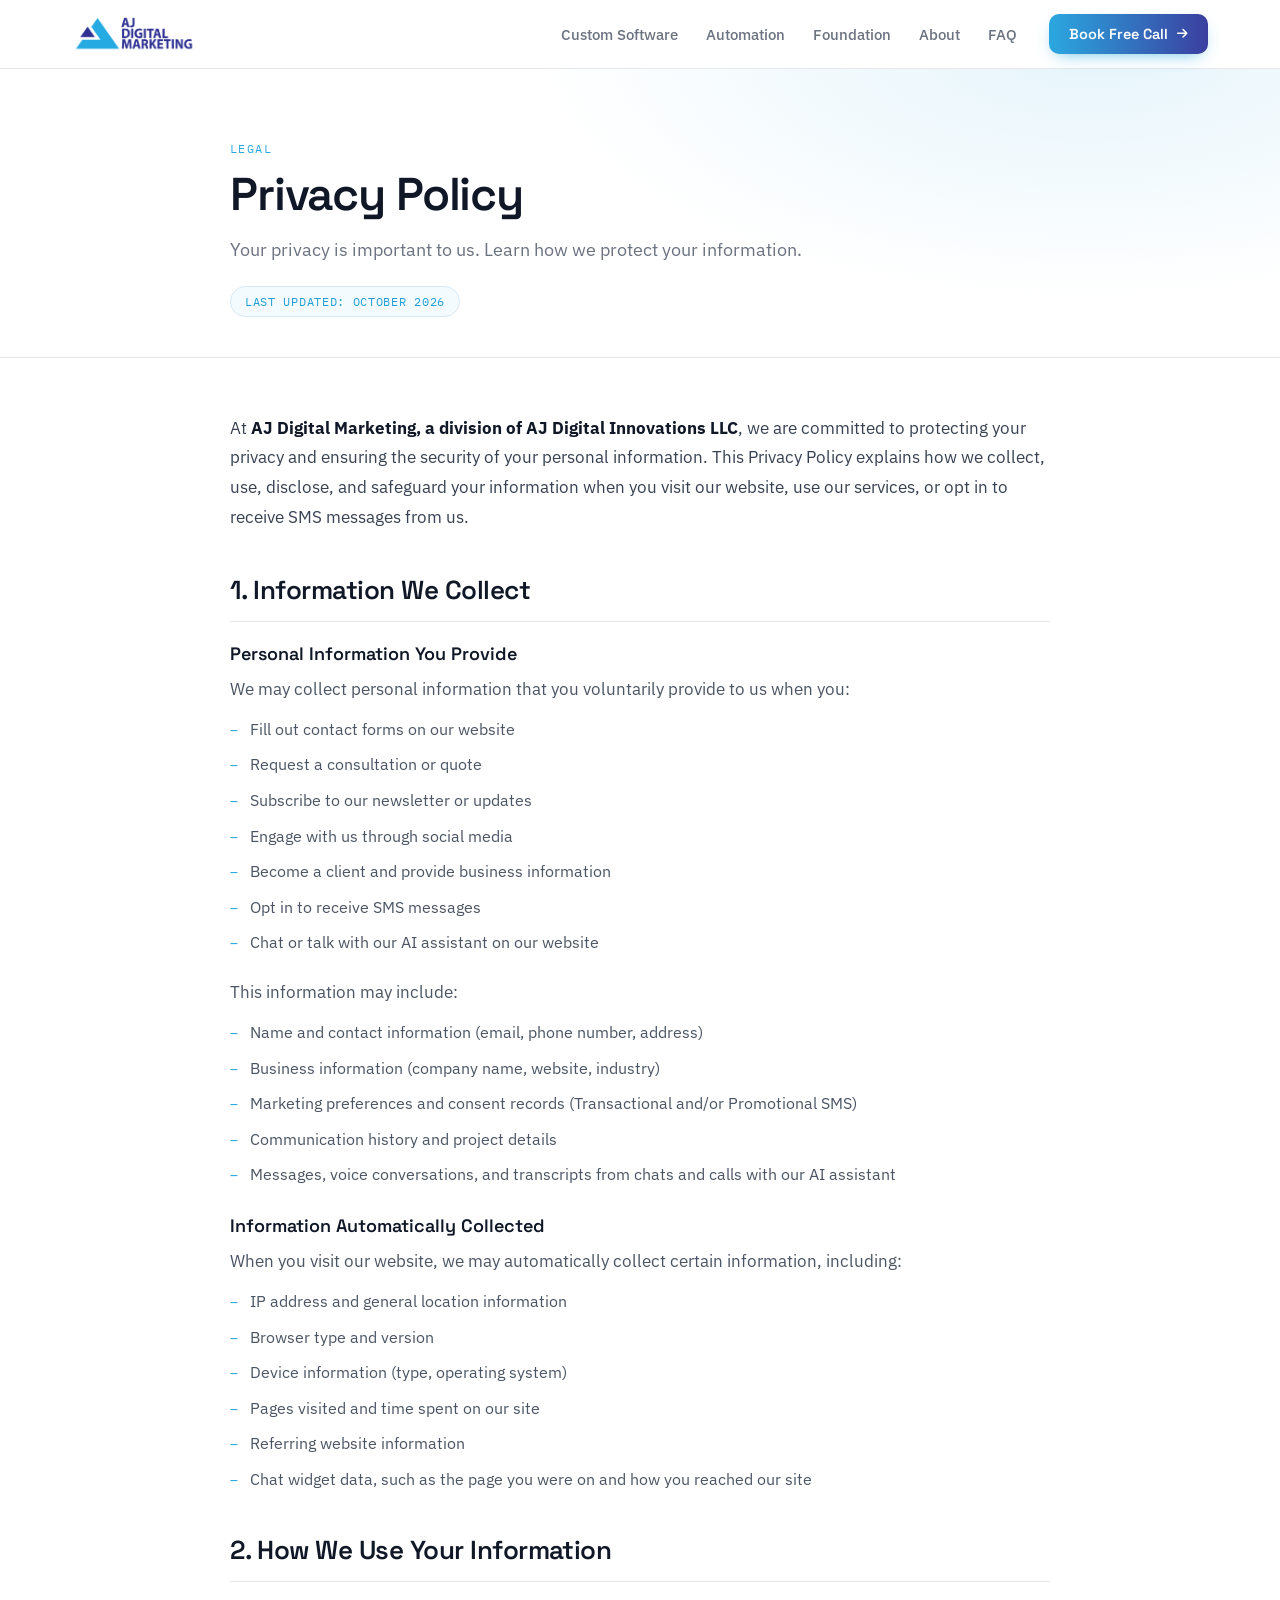
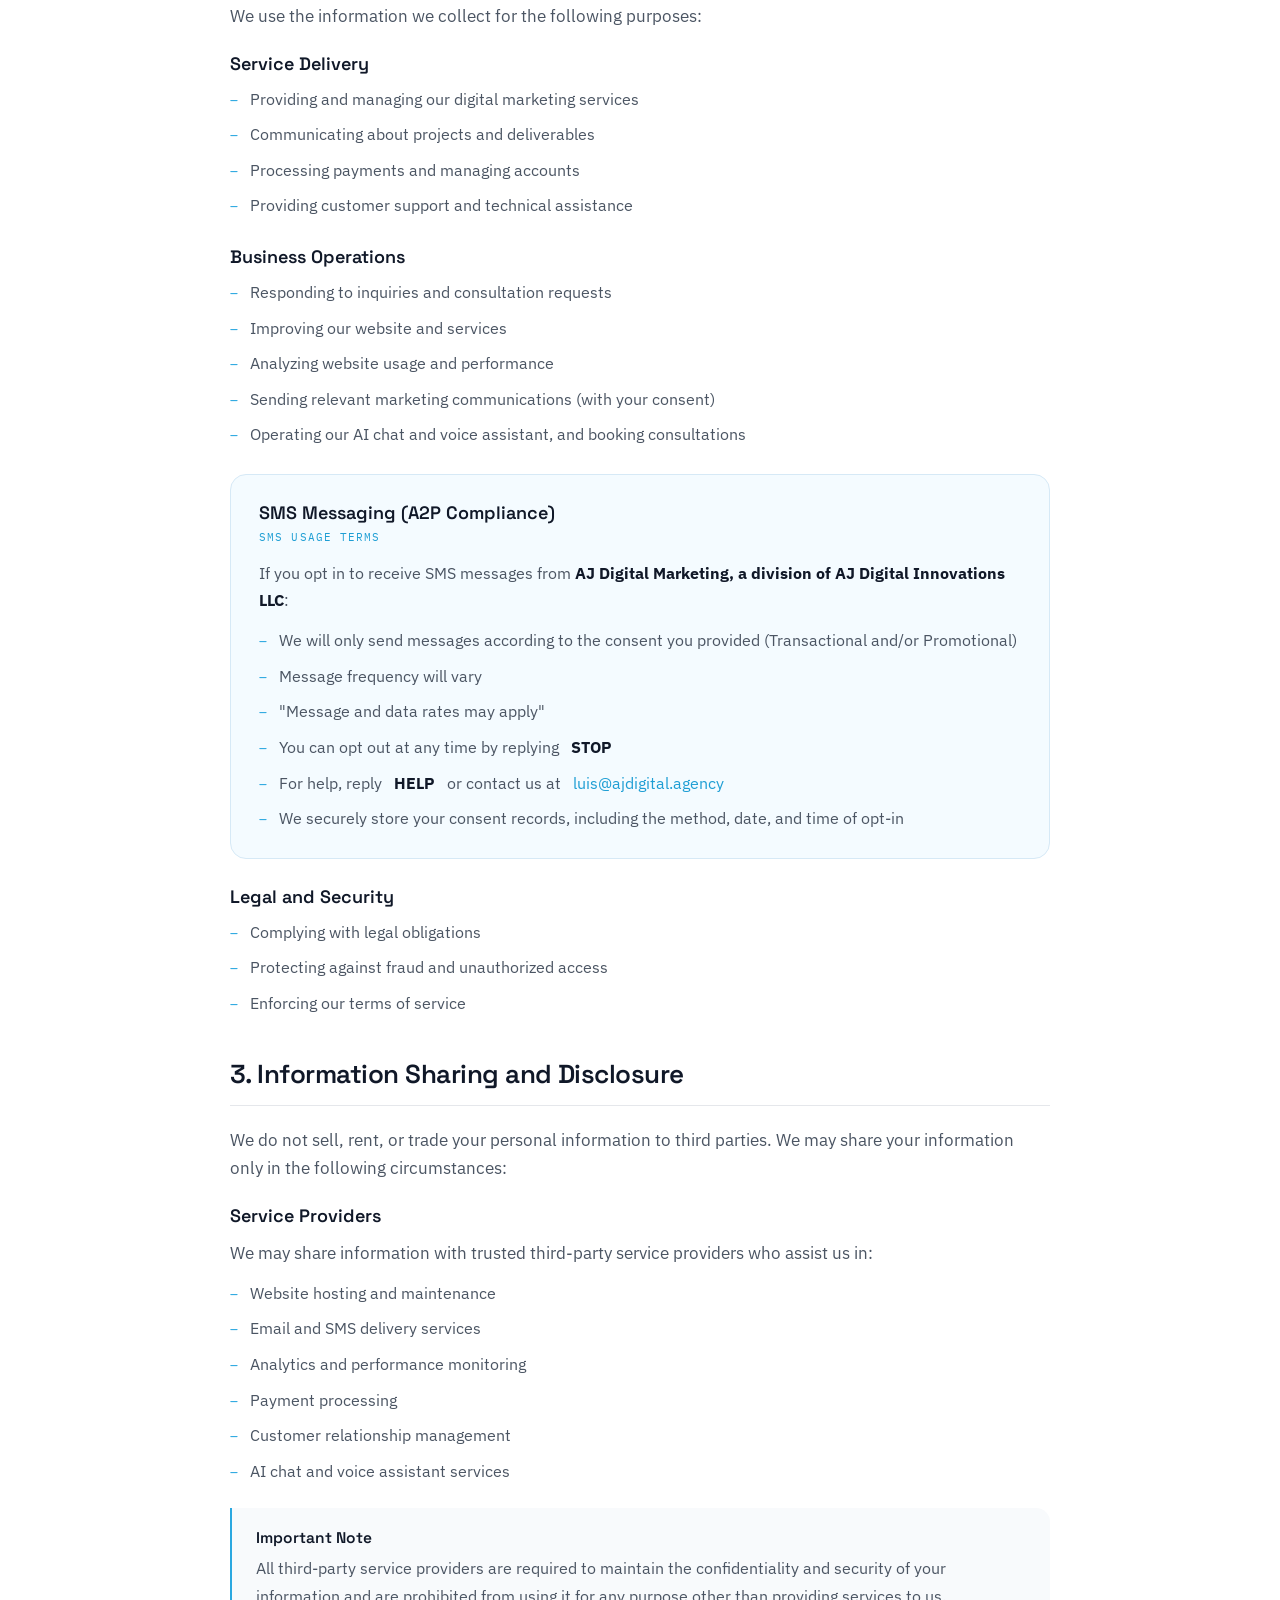
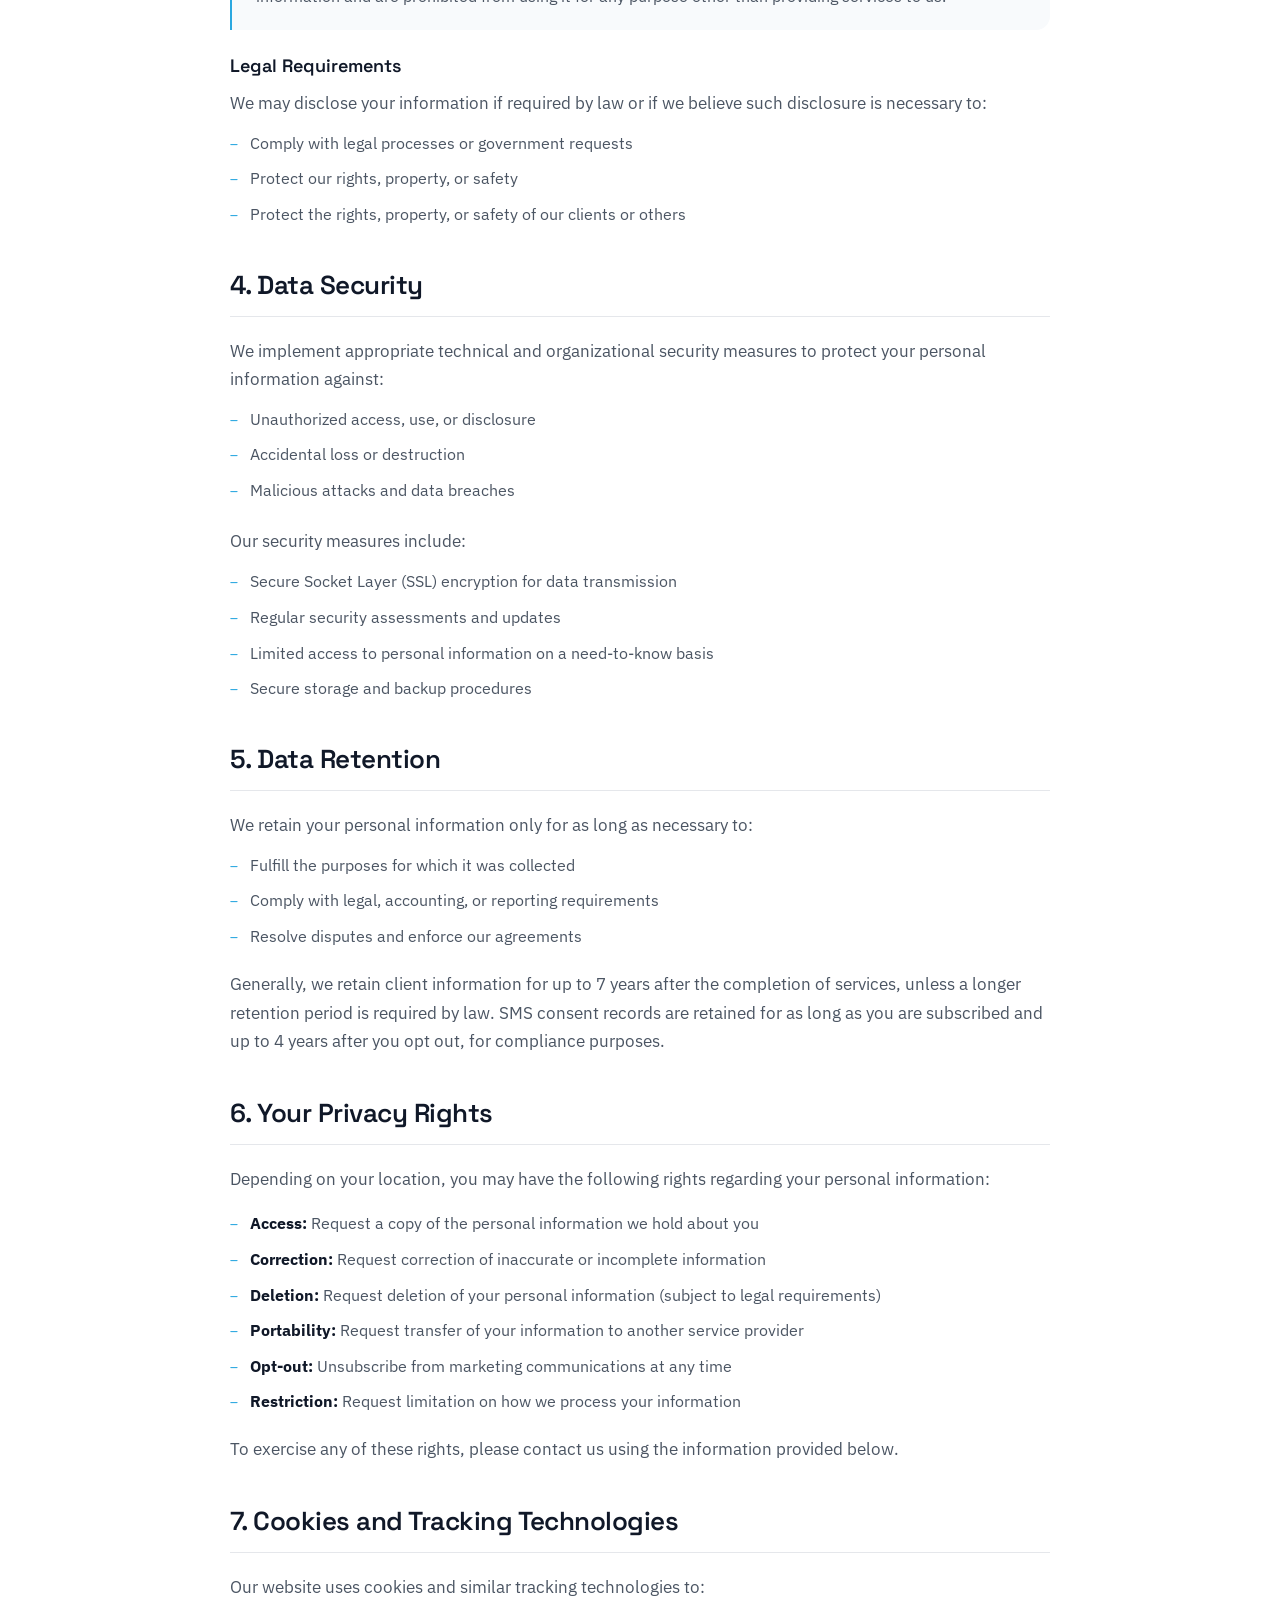
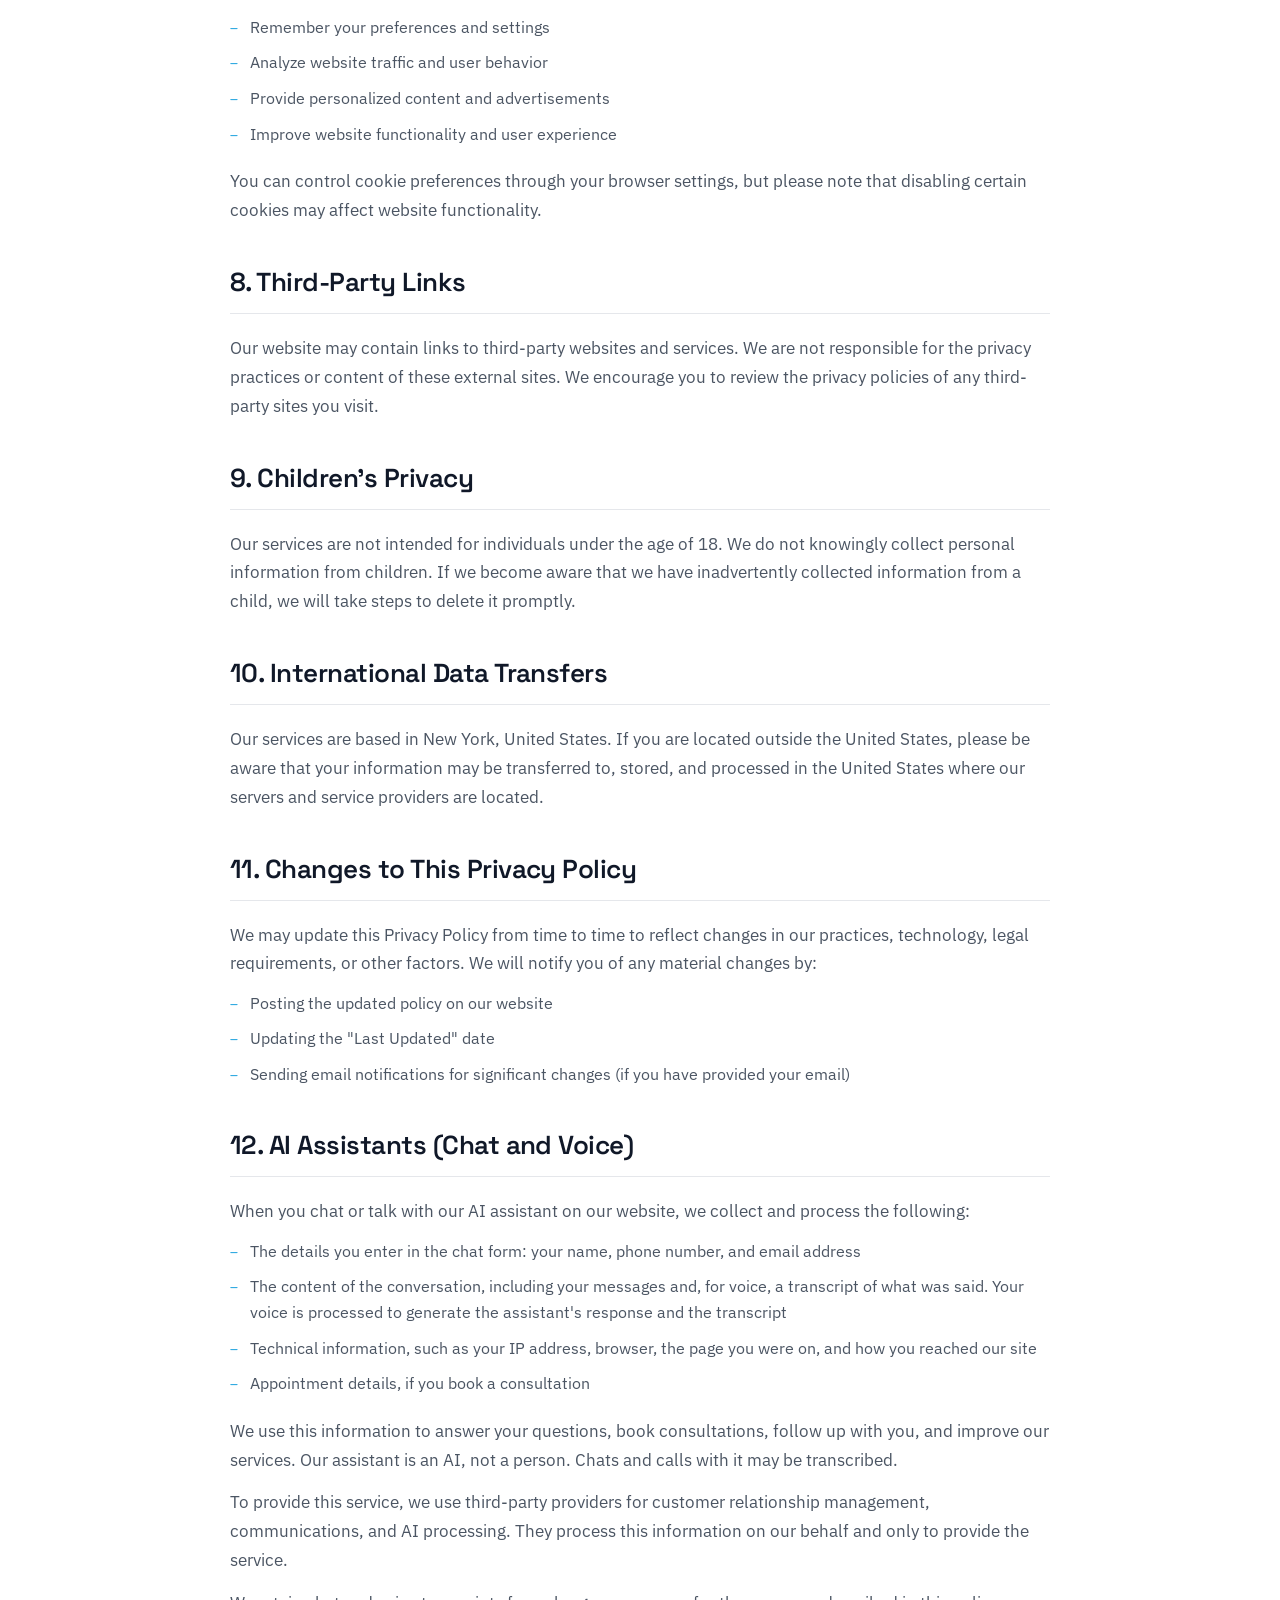
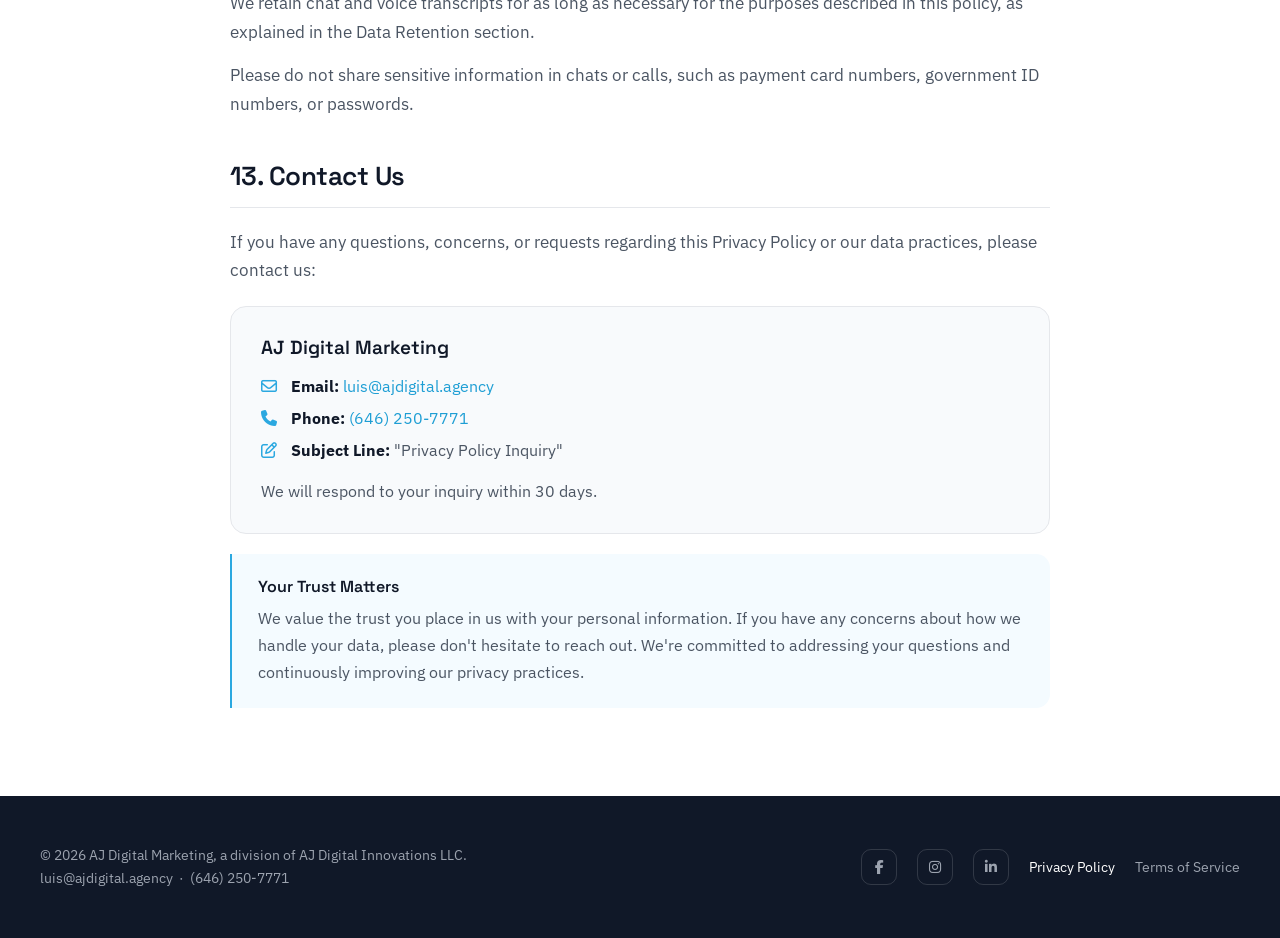
==== commit fba4272f: "Delta 21: ToS and privacy updates, no commitment copy, new chat widget id, GHL calendar replaces Cal" ====
--- a/project/privacy-policy.html
+++ b/project/privacy-policy.html
@@ -17,6 +17,30 @@
   a:hover { color: #3B3F9F; }
   ::selection { background: #2BA8E0; color: #fff; }
 </style>
+<script type="application/ld+json">
+{
+  "@context": "https://schema.org",
+  "@type": "Organization",
+  "name": "AJ Digital Marketing",
+  "alternateName": "AJ Digital Innovations LLC",
+  "url": "https://ajdigital.agency",
+  "logo": "https://ajdigital.agency/images/aj-logo.png",
+  "sameAs": [
+    "https://www.facebook.com/ajdigitalm",
+    "https://www.instagram.com/ajdigitalm/",
+    "https://www.linkedin.com/in/luisfjavier/"
+  ]
+}
+</script>
+
+<script type="application/ld+json">
+{
+  "@context": "https://schema.org",
+  "@type": "WebSite",
+  "name": "AJ Digital Marketing",
+  "url": "https://ajdigital.agency"
+}
+</script>
 </head>
 <body>
 <div style="font-family: 'IBM Plex Sans', system-ui, sans-serif; color: #1f2937; background: #ffffff; overflow-x: clip;">
@@ -36,15 +60,41 @@
       <a href="index.html#book" class="btn-nav-cta" style="flex-shrink: 0; display: inline-flex; align-items: center; gap: 9px; padding: 11px 20px; border-radius: 10px; background: linear-gradient(90deg, #2BA8E0 0%, #3B3F9F 100%); color: #fff; font-family: 'Space Grotesk', sans-serif; font-weight: 600; font-size: 14.5px; box-shadow: 0 6px 18px -8px rgba(43,168,224,0.85); transition: transform .18s ease, box-shadow .18s ease;">
         Book Free Call<i class="fa-solid fa-arrow-right" style="font-size: 12px;"></i>
       </a>
+      <button id="mobile-menu-toggle" aria-label="Open menu" aria-expanded="false" style="display: none; background: none; border: none; cursor: pointer; padding: 8px; margin-left: auto;">
+        <svg width="24" height="24" viewBox="0 0 24 24" fill="none" stroke="#101828" stroke-width="2" stroke-linecap="round" stroke-linejoin="round">
+          <line x1="3" y1="6" x2="21" y2="6"></line>
+          <line x1="3" y1="12" x2="21" y2="12"></line>
+          <line x1="3" y1="18" x2="21" y2="18"></line>
+        </svg>
+      </button>
     </div>
   </header>
+
+  <div id="mobile-menu-panel" style="display: none; position: fixed; top: 0; left: 0; right: 0; bottom: 0; z-index: 100; background: #fff; padding: 24px 32px;">
+    <div style="display: flex; justify-content: flex-end; margin-bottom: 24px;">
+      <button id="mobile-menu-close" aria-label="Close menu" style="background: none; border: none; cursor: pointer; padding: 8px;">
+        <svg width="24" height="24" viewBox="0 0 24 24" fill="none" stroke="#101828" stroke-width="2" stroke-linecap="round" stroke-linejoin="round">
+          <line x1="18" y1="6" x2="6" y2="18"></line>
+          <line x1="6" y1="6" x2="18" y2="18"></line>
+        </svg>
+      </button>
+    </div>
+    <nav style="display: flex; flex-direction: column; gap: 28px; font-size: 20px; font-weight: 600; color: #101828;">
+      <a href="index.html#results" style="color: #101828;">Custom Software</a>
+      <a href="index.html#automation" style="color: #101828;">Automation</a>
+      <a href="index.html#foundation" style="color: #101828;">Foundation</a>
+      <a href="index.html#about" style="color: #101828;">About</a>
+      <a href="index.html#faq" style="color: #101828;">FAQ</a>
+      <a href="index.html#book" style="margin-top: 12px; background: linear-gradient(135deg, #2BA8E0, #3B3F9F); color: #fff; padding: 14px 20px; border-radius: 10px; text-align: center;">Book Free Call</a>
+    </nav>
+  </div>
 
   <section style="padding: 72px 32px 40px; background: radial-gradient(900px 420px at 85% -10%, rgba(43,168,224,0.12), transparent 62%), #ffffff; border-bottom: 1px solid #e5e7eb;">
     <div style="max-width: 820px; margin: 0 auto;">
       <div style="font-family: 'IBM Plex Mono', monospace; font-size: 11.5px; letter-spacing: 0.12em; text-transform: uppercase; color: #2BA8E0;">Legal</div>
       <h1 style="font-family: 'Space Grotesk', sans-serif; font-weight: 600; font-size: 46px; line-height: 1.08; letter-spacing: -0.025em; margin: 14px 0 0; color: #101828;">Privacy Policy</h1>
       <p style="margin: 16px 0 0; font-size: 17.5px; line-height: 1.6; color: #6b7280;">Your privacy is important to us. Learn how we protect your information.</p>
-      <div style="margin-top: 22px; display: inline-block; font-family: 'IBM Plex Mono', monospace; font-size: 11.5px; letter-spacing: 0.06em; text-transform: uppercase; color: #1E9ED4; background: #f4fbff; border: 1px solid #d6e9f6; border-radius: 999px; padding: 7px 14px;">Last Updated: January 2025</div>
+      <div style="margin-top: 22px; display: inline-block; font-family: 'IBM Plex Mono', monospace; font-size: 11.5px; letter-spacing: 0.06em; text-transform: uppercase; color: #1E9ED4; background: #f4fbff; border: 1px solid #d6e9f6; border-radius: 999px; padding: 7px 14px;">Last Updated: October 2026</div>
     </div>
   </section>
 
@@ -64,6 +114,7 @@
           <div style="display: flex; gap: 12px; font-size: 16px; line-height: 1.6; color: #4b5563;"><i class="fa-solid fa-minus" style="color: #2BA8E0; font-size: 9px; margin-top: 9px;"></i>Engage with us through social media</div>
           <div style="display: flex; gap: 12px; font-size: 16px; line-height: 1.6; color: #4b5563;"><i class="fa-solid fa-minus" style="color: #2BA8E0; font-size: 9px; margin-top: 9px;"></i>Become a client and provide business information</div>
           <div style="display: flex; gap: 12px; font-size: 16px; line-height: 1.6; color: #4b5563;"><i class="fa-solid fa-minus" style="color: #2BA8E0; font-size: 9px; margin-top: 9px;"></i>Opt in to receive SMS messages</div>
+          <div style="display: flex; gap: 12px; font-size: 16px; line-height: 1.6; color: #4b5563;"><i class="fa-solid fa-minus" style="color: #2BA8E0; font-size: 9px; margin-top: 9px;"></i>Chat or talk with our AI assistant on our website</div>
         </div>
         <p style="margin: 0 0 14px; font-size: 16.5px; line-height: 1.7; color: #4b5563;">This information may include:</p>
         <div style="display: grid; gap: 10px; margin-bottom: 26px;">
@@ -71,6 +122,7 @@
           <div style="display: flex; gap: 12px; font-size: 16px; line-height: 1.6; color: #4b5563;"><i class="fa-solid fa-minus" style="color: #2BA8E0; font-size: 9px; margin-top: 9px;"></i>Business information (company name, website, industry)</div>
           <div style="display: flex; gap: 12px; font-size: 16px; line-height: 1.6; color: #4b5563;"><i class="fa-solid fa-minus" style="color: #2BA8E0; font-size: 9px; margin-top: 9px;"></i>Marketing preferences and consent records (Transactional and/or Promotional SMS)</div>
           <div style="display: flex; gap: 12px; font-size: 16px; line-height: 1.6; color: #4b5563;"><i class="fa-solid fa-minus" style="color: #2BA8E0; font-size: 9px; margin-top: 9px;"></i>Communication history and project details</div>
+          <div style="display: flex; gap: 12px; font-size: 16px; line-height: 1.6; color: #4b5563;"><i class="fa-solid fa-minus" style="color: #2BA8E0; font-size: 9px; margin-top: 9px;"></i>Messages, voice conversations, and transcripts from chats and calls with our AI assistant</div>
         </div>
         <h3 style="font-family: 'Space Grotesk', sans-serif; font-weight: 600; font-size: 18px; margin: 0 0 10px; color: #101828;">Information Automatically Collected</h3>
         <p style="margin: 0 0 14px; font-size: 16.5px; line-height: 1.7; color: #4b5563;">When you visit our website, we may automatically collect certain information, including:</p>
@@ -80,6 +132,7 @@
           <div style="display: flex; gap: 12px; font-size: 16px; line-height: 1.6; color: #4b5563;"><i class="fa-solid fa-minus" style="color: #2BA8E0; font-size: 9px; margin-top: 9px;"></i>Device information (type, operating system)</div>
           <div style="display: flex; gap: 12px; font-size: 16px; line-height: 1.6; color: #4b5563;"><i class="fa-solid fa-minus" style="color: #2BA8E0; font-size: 9px; margin-top: 9px;"></i>Pages visited and time spent on our site</div>
           <div style="display: flex; gap: 12px; font-size: 16px; line-height: 1.6; color: #4b5563;"><i class="fa-solid fa-minus" style="color: #2BA8E0; font-size: 9px; margin-top: 9px;"></i>Referring website information</div>
+          <div style="display: flex; gap: 12px; font-size: 16px; line-height: 1.6; color: #4b5563;"><i class="fa-solid fa-minus" style="color: #2BA8E0; font-size: 9px; margin-top: 9px;"></i>Chat widget data, such as the page you were on and how you reached our site</div>
         </div>
       </section>
 
@@ -99,6 +152,7 @@
           <div style="display: flex; gap: 12px; font-size: 16px; line-height: 1.6; color: #4b5563;"><i class="fa-solid fa-minus" style="color: #2BA8E0; font-size: 9px; margin-top: 9px;"></i>Improving our website and services</div>
           <div style="display: flex; gap: 12px; font-size: 16px; line-height: 1.6; color: #4b5563;"><i class="fa-solid fa-minus" style="color: #2BA8E0; font-size: 9px; margin-top: 9px;"></i>Analyzing website usage and performance</div>
           <div style="display: flex; gap: 12px; font-size: 16px; line-height: 1.6; color: #4b5563;"><i class="fa-solid fa-minus" style="color: #2BA8E0; font-size: 9px; margin-top: 9px;"></i>Sending relevant marketing communications (with your consent)</div>
+          <div style="display: flex; gap: 12px; font-size: 16px; line-height: 1.6; color: #4b5563;"><i class="fa-solid fa-minus" style="color: #2BA8E0; font-size: 9px; margin-top: 9px;"></i>Operating our AI chat and voice assistant, and booking consultations</div>
         </div>
         <div style="border: 1px solid #d6e9f6; background: #f4fbff; border-radius: 16px; padding: 26px 28px;">
           <h3 style="font-family: 'Space Grotesk', sans-serif; font-weight: 600; font-size: 18px; margin: 0 0 6px; color: #101828;">SMS Messaging (A2P Compliance)</h3>
@@ -132,6 +186,7 @@
           <div style="display: flex; gap: 12px; font-size: 16px; line-height: 1.6; color: #4b5563;"><i class="fa-solid fa-minus" style="color: #2BA8E0; font-size: 9px; margin-top: 9px;"></i>Analytics and performance monitoring</div>
           <div style="display: flex; gap: 12px; font-size: 16px; line-height: 1.6; color: #4b5563;"><i class="fa-solid fa-minus" style="color: #2BA8E0; font-size: 9px; margin-top: 9px;"></i>Payment processing</div>
           <div style="display: flex; gap: 12px; font-size: 16px; line-height: 1.6; color: #4b5563;"><i class="fa-solid fa-minus" style="color: #2BA8E0; font-size: 9px; margin-top: 9px;"></i>Customer relationship management</div>
+          <div style="display: flex; gap: 12px; font-size: 16px; line-height: 1.6; color: #4b5563;"><i class="fa-solid fa-minus" style="color: #2BA8E0; font-size: 9px; margin-top: 9px;"></i>AI chat and voice assistant services</div>
         </div>
         <div style="border-left: 2px solid #2BA8E0; background: #f8fafc; border-radius: 0 14px 14px 0; padding: 20px 24px; margin-bottom: 24px;">
           <div style="font-family: 'Space Grotesk', sans-serif; font-weight: 600; font-size: 15.5px; color: #101828; margin-bottom: 7px;">Important Note</div>
@@ -226,7 +281,22 @@
       </section>
 
       <section>
-        <h2 style="font-family: 'Space Grotesk', sans-serif; font-weight: 600; font-size: 26px; letter-spacing: -0.02em; margin: 0 0 20px; color: #101828; padding-bottom: 14px; border-bottom: 1px solid #e5e7eb;">12. Contact Us</h2>
+        <h2 style="font-family: 'Space Grotesk', sans-serif; font-weight: 600; font-size: 26px; letter-spacing: -0.02em; margin: 0 0 20px; color: #101828; padding-bottom: 14px; border-bottom: 1px solid #e5e7eb;">12. AI Assistants (Chat and Voice)</h2>
+        <p style="margin: 0 0 14px; font-size: 16.5px; line-height: 1.7; color: #4b5563;">When you chat or talk with our AI assistant on our website, we collect and process the following:</p>
+        <div style="display: grid; gap: 10px; margin-bottom: 20px;">
+          <div style="display: flex; gap: 12px; font-size: 16px; line-height: 1.6; color: #4b5563;"><i class="fa-solid fa-minus" style="color: #2BA8E0; font-size: 9px; margin-top: 9px;"></i>The details you enter in the chat form: your name, phone number, and email address</div>
+          <div style="display: flex; gap: 12px; font-size: 16px; line-height: 1.6; color: #4b5563;"><i class="fa-solid fa-minus" style="color: #2BA8E0; font-size: 9px; margin-top: 9px;"></i>The content of the conversation, including your messages and, for voice, a transcript of what was said. Your voice is processed to generate the assistant's response and the transcript</div>
+          <div style="display: flex; gap: 12px; font-size: 16px; line-height: 1.6; color: #4b5563;"><i class="fa-solid fa-minus" style="color: #2BA8E0; font-size: 9px; margin-top: 9px;"></i>Technical information, such as your IP address, browser, the page you were on, and how you reached our site</div>
+          <div style="display: flex; gap: 12px; font-size: 16px; line-height: 1.6; color: #4b5563;"><i class="fa-solid fa-minus" style="color: #2BA8E0; font-size: 9px; margin-top: 9px;"></i>Appointment details, if you book a consultation</div>
+        </div>
+        <p style="margin: 0 0 14px; font-size: 16.5px; line-height: 1.75; color: #4b5563;">We use this information to answer your questions, book consultations, follow up with you, and improve our services. Our assistant is an AI, not a person. Chats and calls with it may be transcribed.</p>
+        <p style="margin: 0 0 14px; font-size: 16.5px; line-height: 1.75; color: #4b5563;">To provide this service, we use third-party providers for customer relationship management, communications, and AI processing. They process this information on our behalf and only to provide the service.</p>
+        <p style="margin: 0 0 14px; font-size: 16.5px; line-height: 1.75; color: #4b5563;">We retain chat and voice transcripts for as long as necessary for the purposes described in this policy, as explained in the Data Retention section.</p>
+        <p style="margin: 0; font-size: 16.5px; line-height: 1.75; color: #4b5563;">Please do not share sensitive information in chats or calls, such as payment card numbers, government ID numbers, or passwords.</p>
+      </section>
+
+      <section>
+        <h2 style="font-family: 'Space Grotesk', sans-serif; font-weight: 600; font-size: 26px; letter-spacing: -0.02em; margin: 0 0 20px; color: #101828; padding-bottom: 14px; border-bottom: 1px solid #e5e7eb;">13. Contact Us</h2>
         <p style="margin: 0 0 22px; font-size: 16.5px; line-height: 1.7; color: #4b5563;">If you have any questions, concerns, or requests regarding this Privacy Policy or our data practices, please contact us:</p>
         <div style="border: 1px solid #e5e7eb; border-radius: 16px; padding: 28px 30px; background: #f8fafc;">
           <h3 style="font-family: 'Space Grotesk', sans-serif; font-weight: 600; font-size: 19px; margin: 0 0 16px; color: #101828;">AJ Digital Marketing</h3>
@@ -261,5 +331,26 @@
     </div>
   </footer>
 </div>
+
+<button id="scroll-top-btn" aria-label="Scroll to top" style="display: none; position: fixed; left: 20px; bottom: 20px; z-index: 90; width: 48px; height: 48px; border-radius: 50%; border: none; background: linear-gradient(135deg, #2BA8E0, #3B3F9F); color: #fff; cursor: pointer; box-shadow: 0 8px 20px -6px rgba(16,24,40,0.35); align-items: center; justify-content: center; font-size: 18px;">
+  <i class="fa-solid fa-arrow-up"></i>
+</button>
+
+<div class="gtranslate_wrapper"></div>
+<script>
+window.gtranslateSettings = {
+  "default_language":"en",
+  "languages":["en","es"],
+  "wrapper_selector":".gtranslate_wrapper",
+  "switcher_horizontal_position":"inline",
+  "flag_style":"3d",
+  "alt_flags":{"en":"usa","es":"mexico"}
+}
+</script>
+<script src="https://cdn.gtranslate.net/widgets/latest/float.js" defer></script>
+<script src="https://widgets.leadconnectorhq.com/loader.js" data-resources-url="https://widgets.leadconnectorhq.com/chat-widget/loader.js" data-widget-id="6ad2969ee19e4c46e8906d6e"></script>
+
+<script src="mobile-menu.js"></script>
+<script src="scroll-top.js"></script>
 </body>
 </html>
--- a/project/styles.css
+++ b/project/styles.css
@@ -57,3 +57,142 @@
   color: #1E9ED4;
   border-bottom-color: #2BA8E0;
 }
+
+/* ===== Mobile responsiveness ===== */
+
+/* -- Mobile hamburger menu -- */
+@media (max-width: 860px) {
+  header nav { display: none !important; }
+  header .btn-nav-cta { display: none !important; }
+  #mobile-menu-toggle { display: block !important; }
+}
+@media (min-width: 861px) {
+  #mobile-menu-panel { display: none !important; }
+}
+
+/* -- Stack fixed multi-column grids -- */
+@media (max-width: 768px) {
+  .grid-2col { grid-template-columns: 1fr !important; }
+  .grid-4col { grid-template-columns: 1fr !important; }
+  .cal-form-box { height: 480px !important; }
+}
+@media (max-width: 640px) {
+  .grid-numrow { grid-template-columns: 1fr !important; }
+  .grid-numrow > *:first-child { margin-bottom: 4px; }
+}
+
+/* -- Fixed-height cover images that over-crop once the column narrows -- */
+@media (max-width: 768px) {
+  .img-about-photo { height: 360px !important; }
+}
+
+/* -- Hero heading and section padding sanity on small phones -- */
+@media (max-width: 640px) {
+  h1 { font-size: 32px !important; line-height: 1.15 !important; }
+  section[style*="padding: 96px 32px"],
+  section[style*="padding: 80px 32px"],
+  section[style*="padding: 76px 32px 44px"],
+  section[style*="padding: 72px 32px 40px"],
+  article[style*="padding: 56px 32px 88px"] {
+    padding: 56px 20px !important;
+  }
+}
+
+/* ===== Mobile refinements (batch 2) ===== */
+
+/* 1. Hero phone mockup: scale width and height together proportionally,
+      so the mockup shrinks with side margin on mobile without ever
+      cropping the app screenshot inside it. */
+@media (max-width: 768px) {
+  #top div[style*="width: 320px"] {
+    width: 80% !important;
+    max-width: 320px !important;
+  }
+  .img-hero-phone {
+    height: auto !important;
+    aspect-ratio: 296 / 560 !important;
+  }
+}
+
+/* 3. Booking section: swap inline calendar for a popup-trigger CTA card on mobile */
+@media (max-width: 768px) {
+  #book .grid-2col {
+    grid-template-columns: 1fr !important;
+  }
+  .mobile-book-cta {
+    display: block !important;
+    order: 1;
+  }
+  #book div.cal-form-box {
+    display: none !important;
+  }
+  #book form.cal-form-box {
+    order: 2;
+    height: auto !important;
+    overflow: visible !important;
+  }
+}
+
+/* 4. Closing CTA heading too large on mobile */
+@media (max-width: 640px) {
+  h2[style*="font-size: 44px"] {
+    font-size: 30px !important;
+    line-height: 1.15 !important;
+  }
+}
+
+/* 5. Services subnav: fade hint that it scrolls horizontally */
+.subnav-fade-wrapper {
+  position: relative;
+}
+.subnav-fade-wrapper::after {
+  content: '';
+  position: absolute;
+  top: 0;
+  right: 0;
+  bottom: 0;
+  width: 36px;
+  background: linear-gradient(to right, rgba(248,250,252,0), rgba(248,250,252,1));
+  pointer-events: none;
+}
+
+/* ===== Floating widgets: scroll-to-top (bottom-left), GTranslate + reserved
+   Canary space (bottom-right, GTranslate above, Canary below) ===== */
+
+#scroll-top-btn:hover {
+  transform: translateY(-2px);
+  box-shadow: 0 12px 24px -6px rgba(16,24,40,0.45);
+}
+
+/* GTranslate's float widget renders inside this wrapper (wrapper_selector).
+   bottom: 120px clears Canary's widget (bottom: 16px, ~80px tall, so its
+   top edge sits at ~96px) with a clean ~24px gap above it. Measured live:
+   the previous bottom: 90px value overlapped Canary by ~6px. */
+.gtranslate_wrapper {
+  position: fixed;
+  right: 20px;
+  bottom: 120px;
+  z-index: 90;
+  transform: scale(0.7);
+  transform-origin: bottom right;
+}
+
+.gtranslate_wrapper .gt_float_switcher {
+  border-radius: 14px !important;
+}
+
+.gtranslate_wrapper .gt_float_switcher img {
+  border-radius: 8px !important;
+}
+
+@media (max-width: 640px) {
+  .gtranslate_wrapper {
+    right: 12px;
+    bottom: 110px;
+    transform: scale(0.6);
+    transform-origin: bottom right;
+  }
+  #scroll-top-btn {
+    left: 12px;
+  }
+}
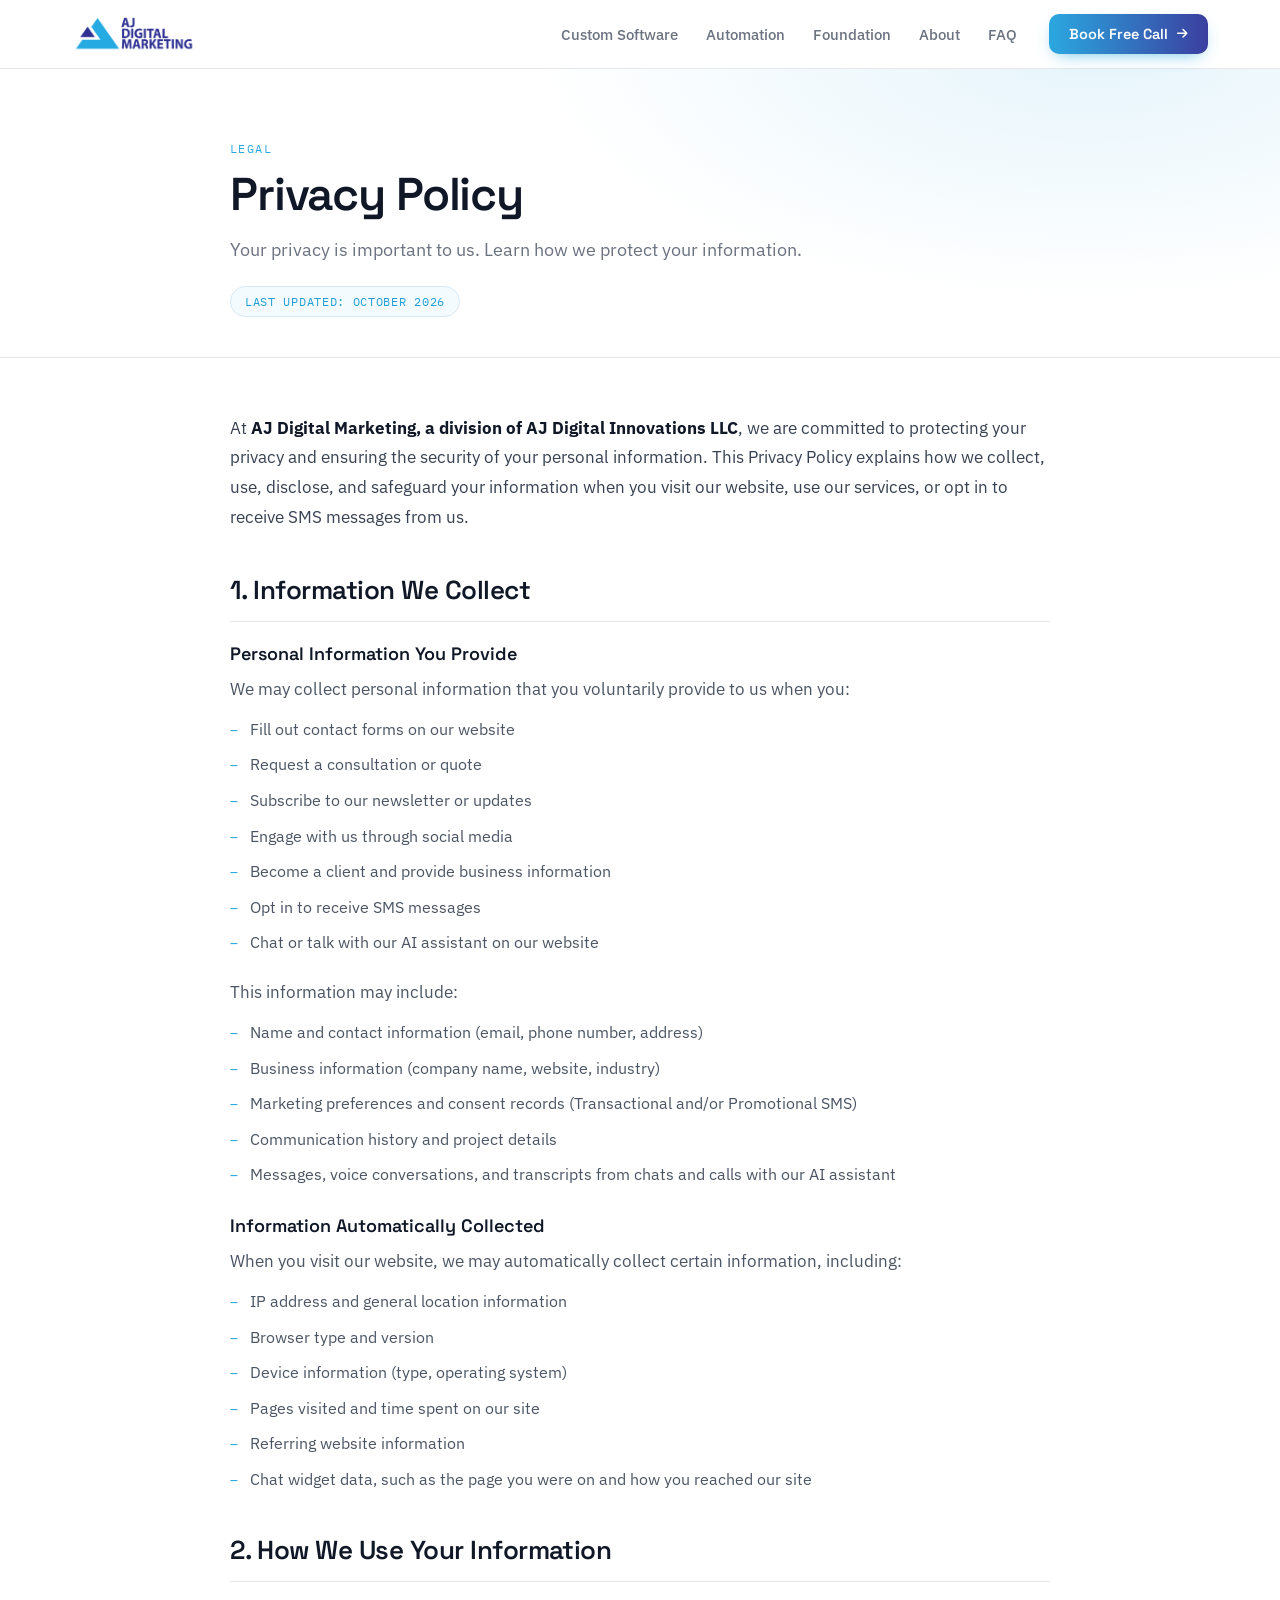
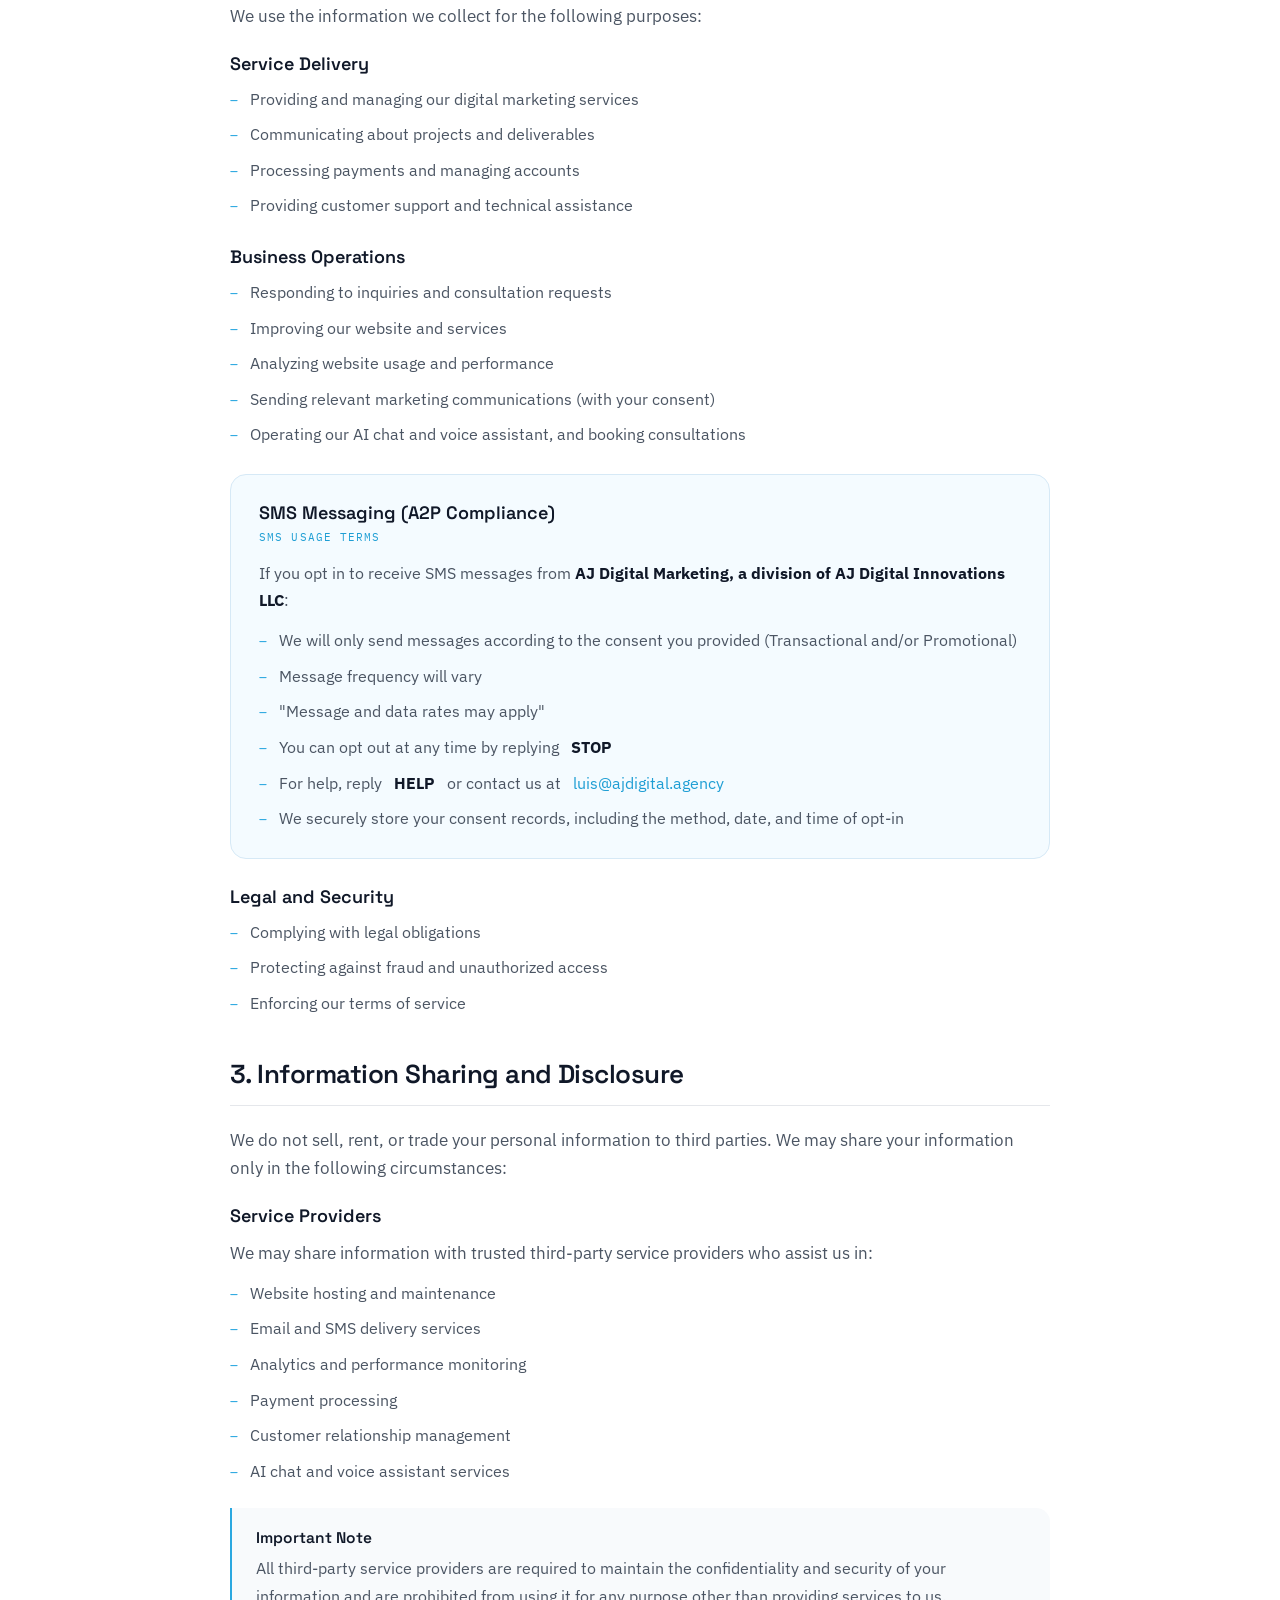
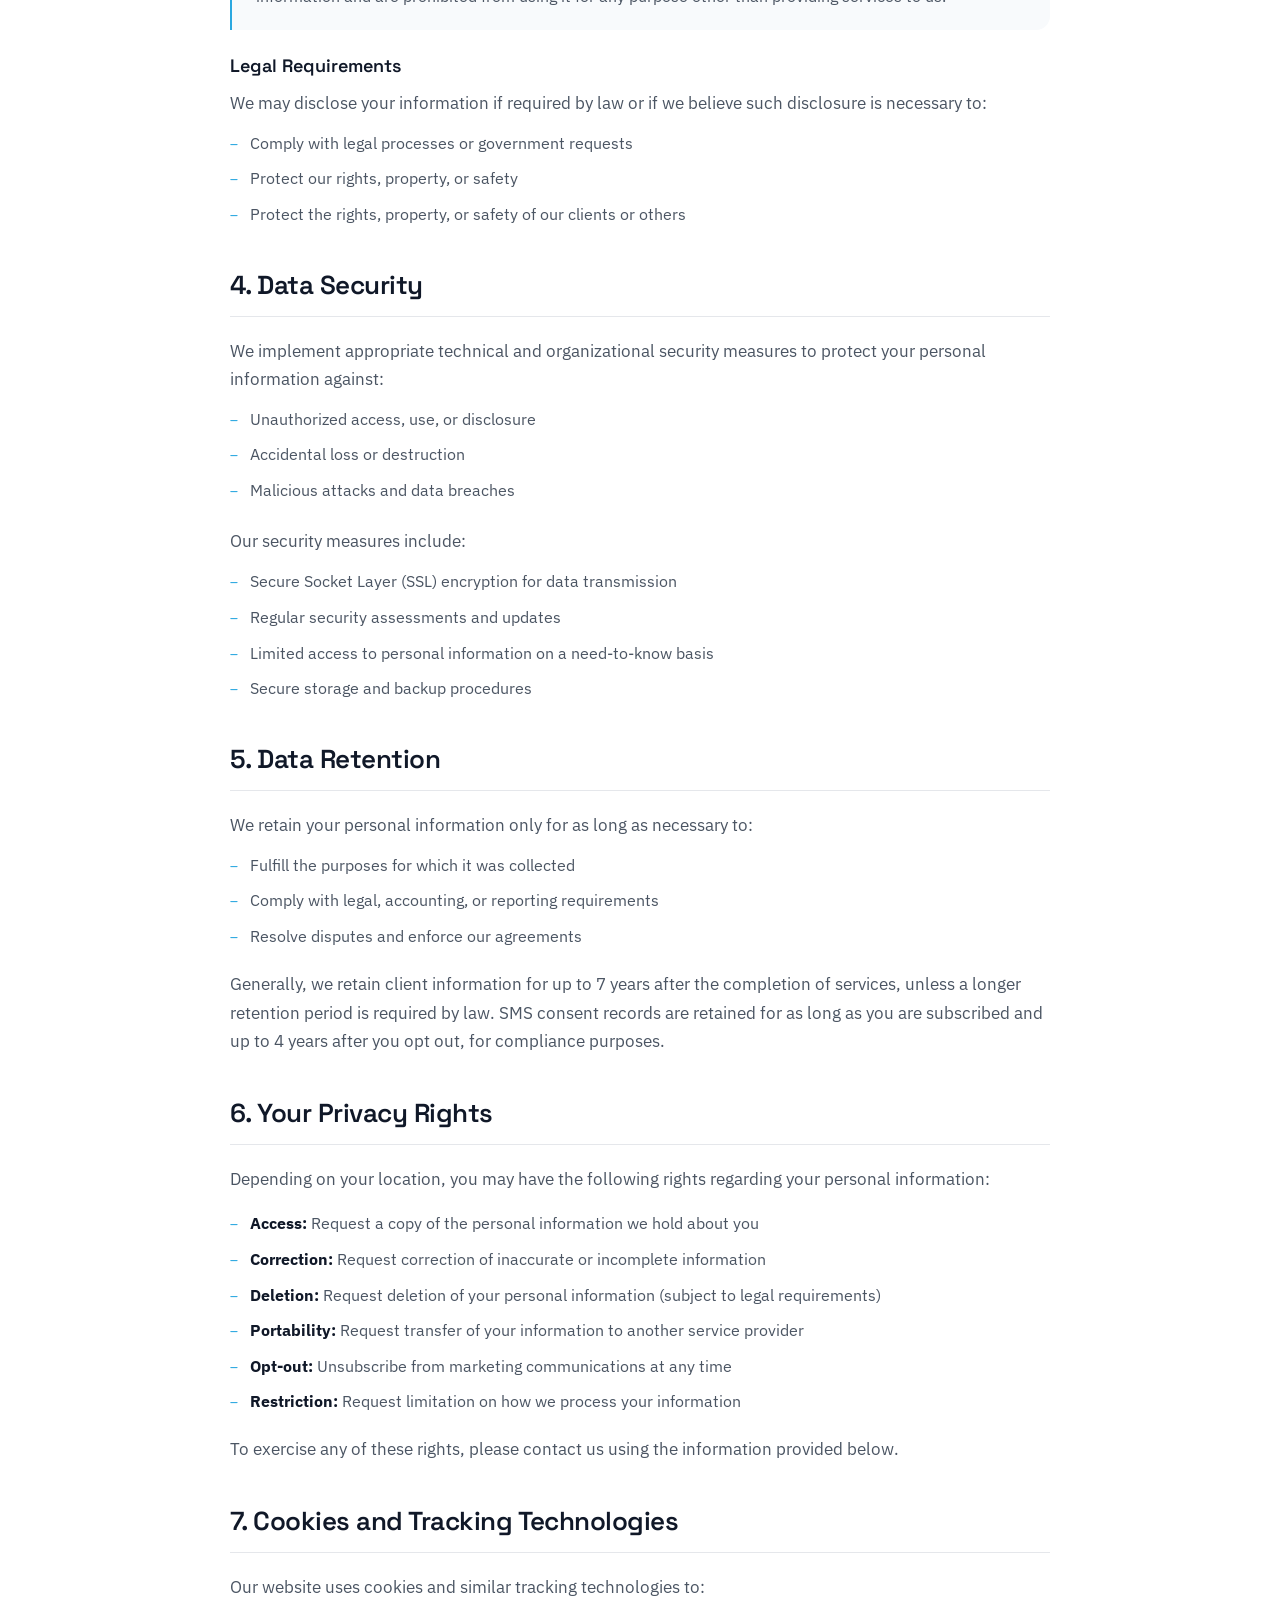
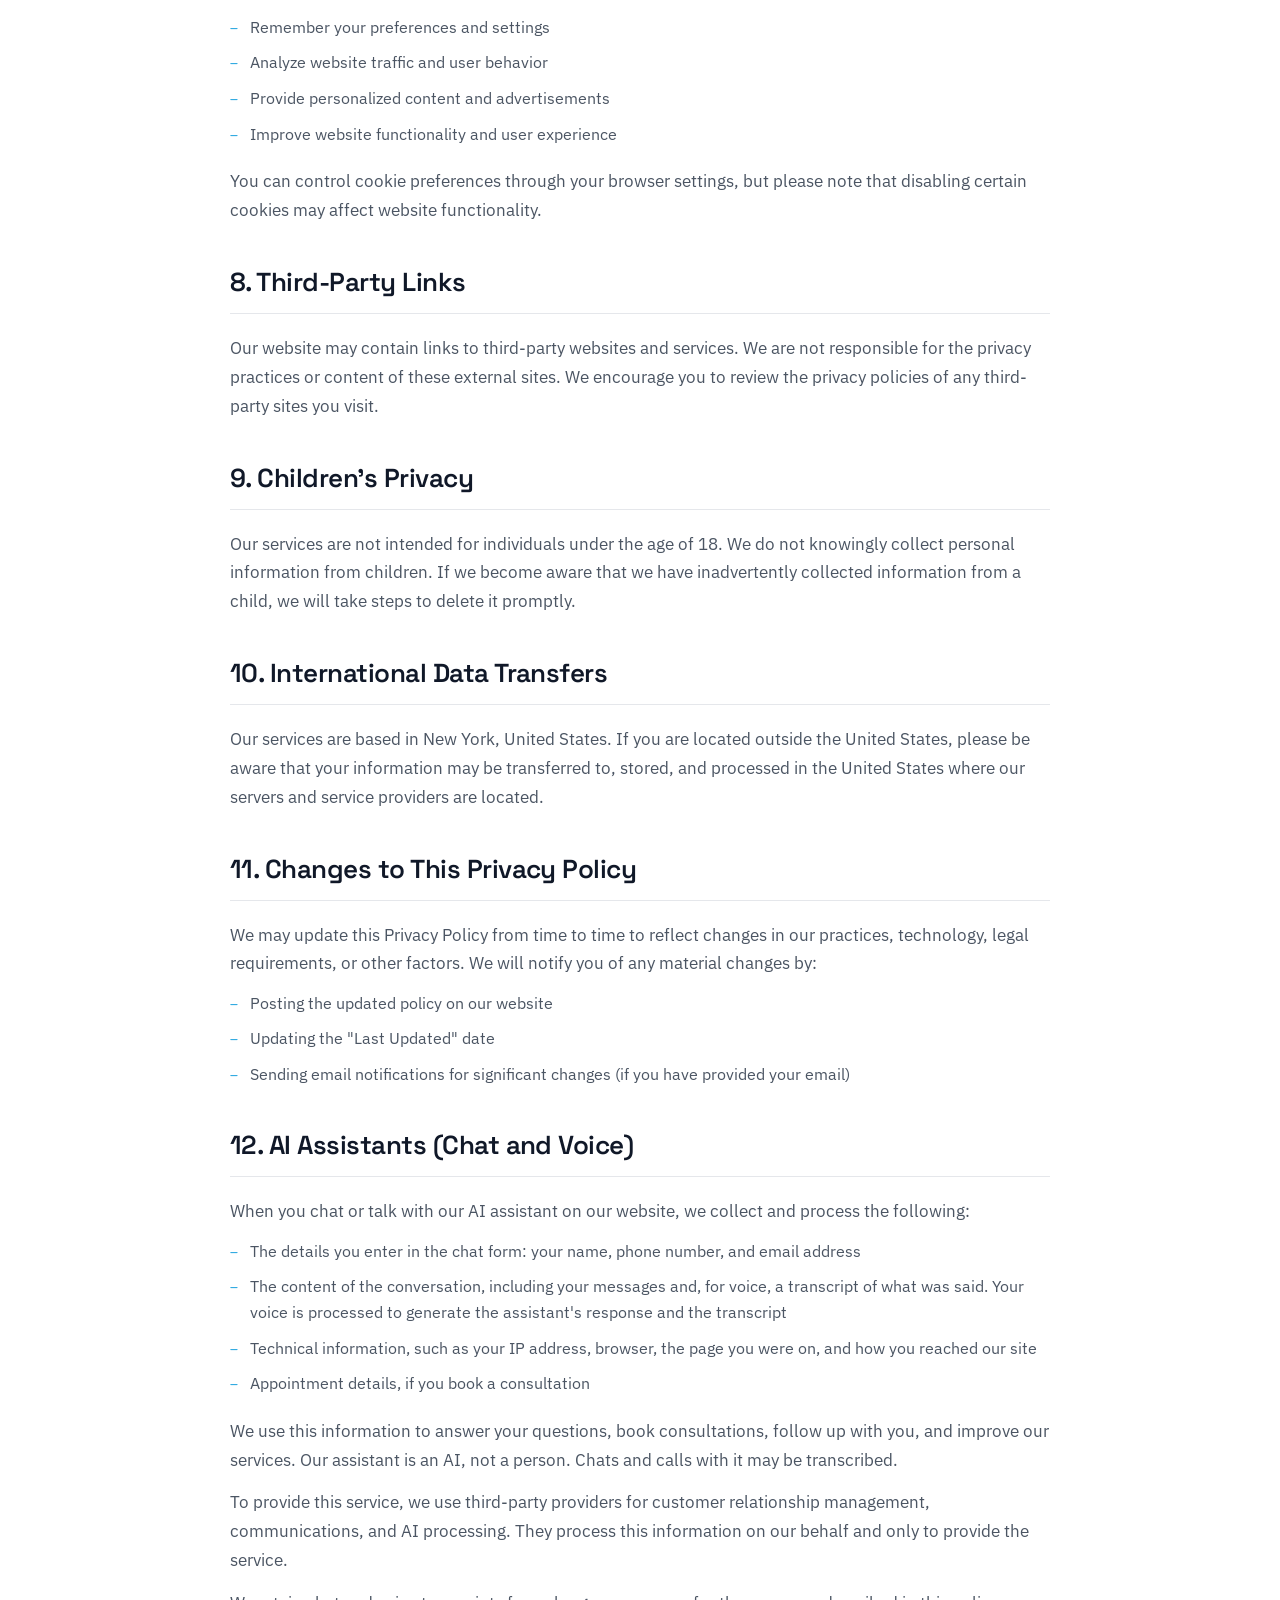
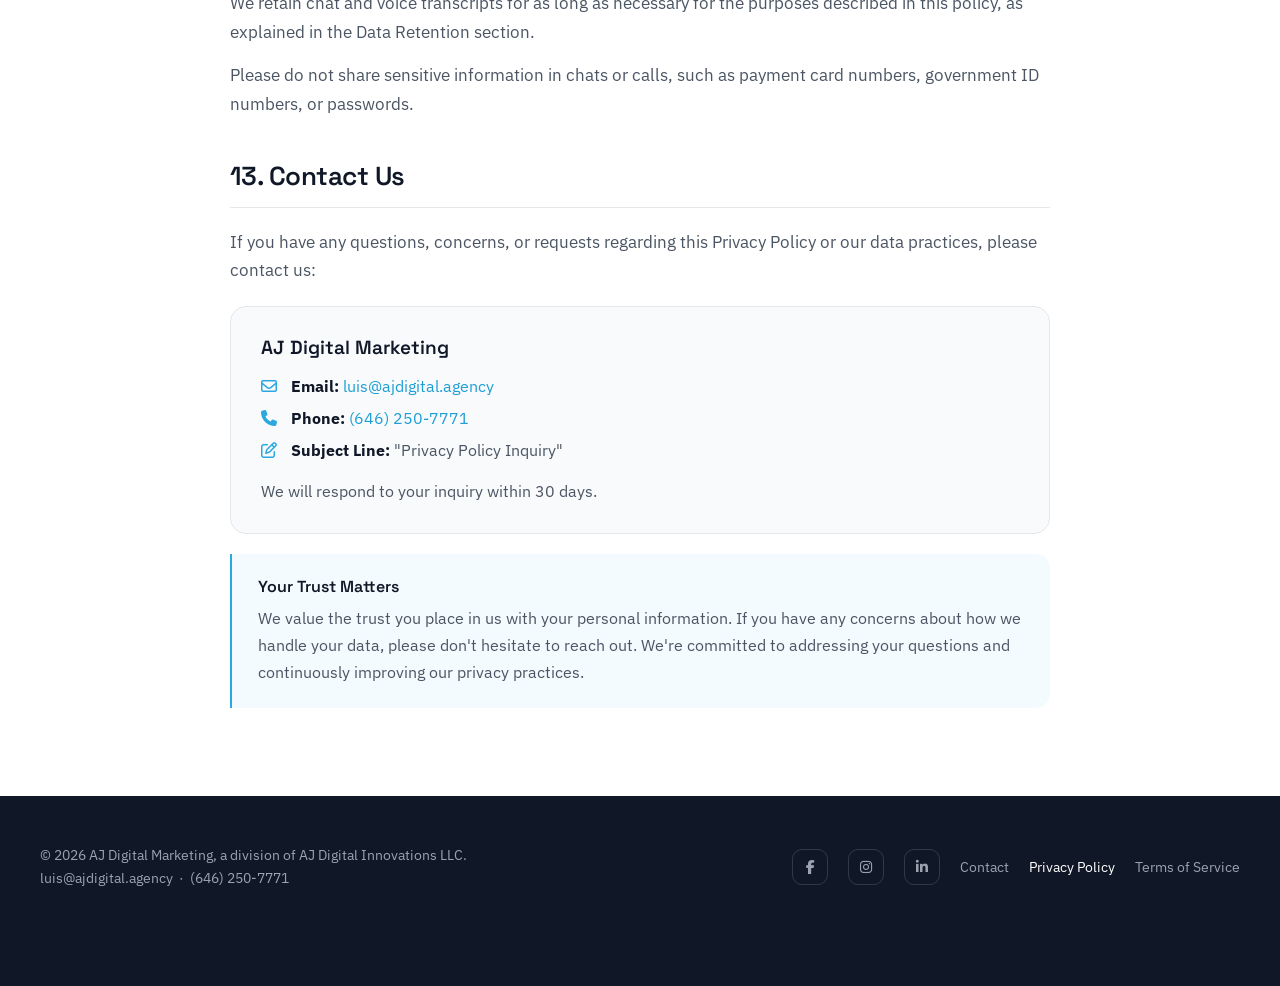
==== commit b43cef0e: "Add contact page with GHL calendar and form, route all booking buttons to it, footer fixes Co-Author" ====
--- a/project/privacy-policy.html
+++ b/project/privacy-policy.html
@@ -57,7 +57,7 @@
         <a href="index.html#about" class="nav-link" style="color: #6b7280;">About</a>
         <a href="index.html#faq" class="nav-link" style="color: #6b7280;">FAQ</a>
       </nav>
-      <a href="index.html#book" class="btn-nav-cta" style="flex-shrink: 0; display: inline-flex; align-items: center; gap: 9px; padding: 11px 20px; border-radius: 10px; background: linear-gradient(90deg, #2BA8E0 0%, #3B3F9F 100%); color: #fff; font-family: 'Space Grotesk', sans-serif; font-weight: 600; font-size: 14.5px; box-shadow: 0 6px 18px -8px rgba(43,168,224,0.85); transition: transform .18s ease, box-shadow .18s ease;">
+      <a href="contact.html#book" class="btn-nav-cta" style="flex-shrink: 0; display: inline-flex; align-items: center; gap: 9px; padding: 11px 20px; border-radius: 10px; background: linear-gradient(90deg, #2BA8E0 0%, #3B3F9F 100%); color: #fff; font-family: 'Space Grotesk', sans-serif; font-weight: 600; font-size: 14.5px; box-shadow: 0 6px 18px -8px rgba(43,168,224,0.85); transition: transform .18s ease, box-shadow .18s ease;">
         Book Free Call<i class="fa-solid fa-arrow-right" style="font-size: 12px;"></i>
       </a>
       <button id="mobile-menu-toggle" aria-label="Open menu" aria-expanded="false" style="display: none; background: none; border: none; cursor: pointer; padding: 8px; margin-left: auto;">
@@ -85,7 +85,7 @@
       <a href="index.html#foundation" style="color: #101828;">Foundation</a>
       <a href="index.html#about" style="color: #101828;">About</a>
       <a href="index.html#faq" style="color: #101828;">FAQ</a>
-      <a href="index.html#book" style="margin-top: 12px; background: linear-gradient(135deg, #2BA8E0, #3B3F9F); color: #fff; padding: 14px 20px; border-radius: 10px; text-align: center;">Book Free Call</a>
+      <a href="contact.html#book" style="margin-top: 12px; background: linear-gradient(135deg, #2BA8E0, #3B3F9F); color: #fff; padding: 14px 20px; border-radius: 10px; text-align: center;">Book Free Call</a>
     </nav>
   </div>
 
@@ -321,10 +321,11 @@
         © 2026 AJ Digital Marketing, a division of AJ Digital Innovations LLC.<br />
         <a href="mailto:luis@ajdigital.agency" class="footer-link" style="color: #9ca3af;">luis@ajdigital.agency</a> &nbsp;·&nbsp; <a href="tel:+16462507771" class="footer-link" style="color: #9ca3af;">(646) 250-7771</a>
       </div>
-      <div style="display: flex; align-items: center; gap: 20px;">
+      <div style="display: flex; align-items: center; gap: 20px; flex-wrap: wrap;">
         <a href="https://www.facebook.com/ajdigitalm" aria-label="Facebook" class="social-icon" style="width: 36px; height: 36px; border-radius: 10px; border: 1px solid rgba(255,255,255,0.14); display: grid; place-items: center; color: #9ca3af; font-size: 14px;"><i class="fa-brands fa-facebook-f"></i></a>
         <a href="https://www.instagram.com/ajdigitalm/" aria-label="Instagram" class="social-icon" style="width: 36px; height: 36px; border-radius: 10px; border: 1px solid rgba(255,255,255,0.14); display: grid; place-items: center; color: #9ca3af; font-size: 14px;"><i class="fa-brands fa-instagram"></i></a>
         <a href="https://www.linkedin.com/in/luisfjavier/" aria-label="LinkedIn" class="social-icon" style="width: 36px; height: 36px; border-radius: 10px; border: 1px solid rgba(255,255,255,0.14); display: grid; place-items: center; color: #9ca3af; font-size: 14px;"><i class="fa-brands fa-linkedin-in"></i></a>
+        <a href="contact.html" class="footer-link" style="color: #9ca3af; font-size: 13.5px;">Contact</a>
         <a href="privacy-policy.html" class="footer-link" style="color: #fff; font-size: 13.5px;">Privacy Policy</a>
         <a href="terms-of-service.html" class="footer-link" style="color: #9ca3af; font-size: 13.5px;">Terms of Service</a>
       </div>
--- a/project/styles.css
+++ b/project/styles.css
@@ -196,3 +196,8 @@
     left: 12px;
   }
 }
+
+/* Keep the last footer row clear of the scroll-to-top button */
+footer {
+  padding-bottom: 96px !important;
+}
